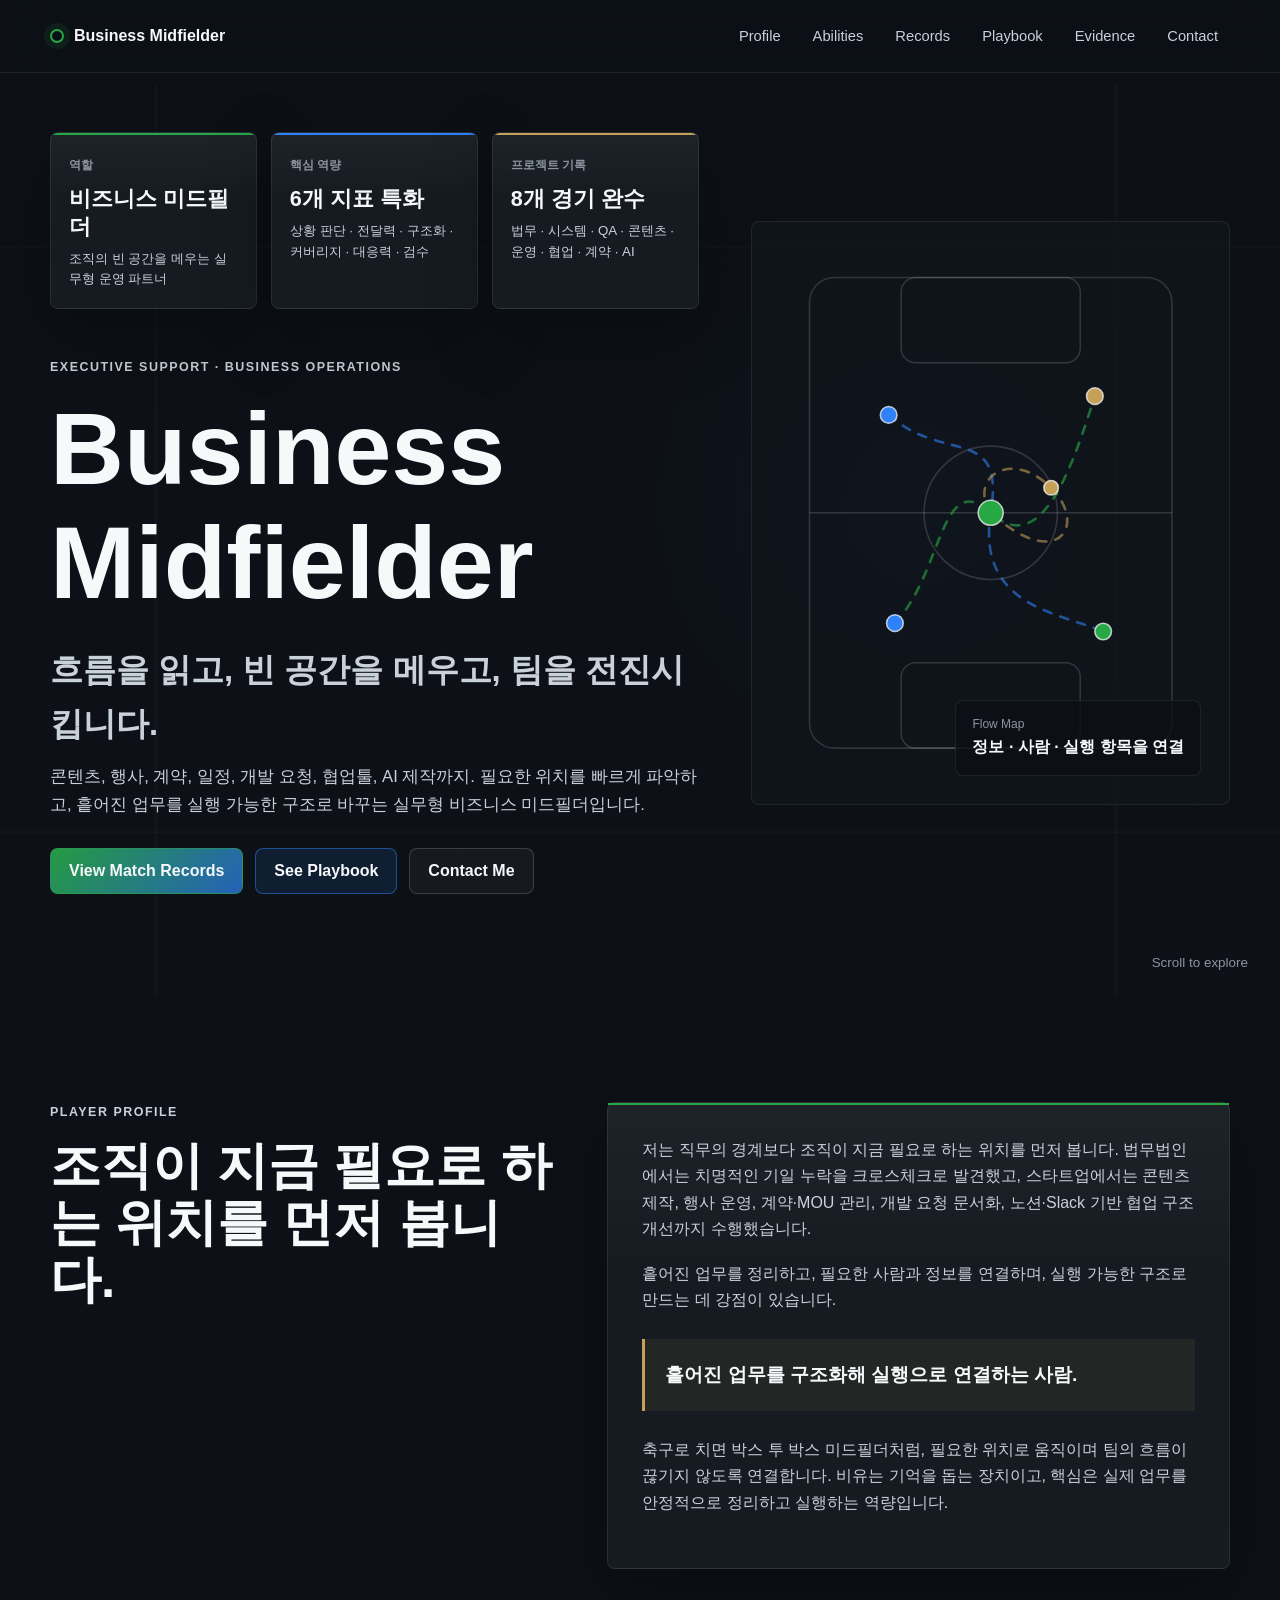
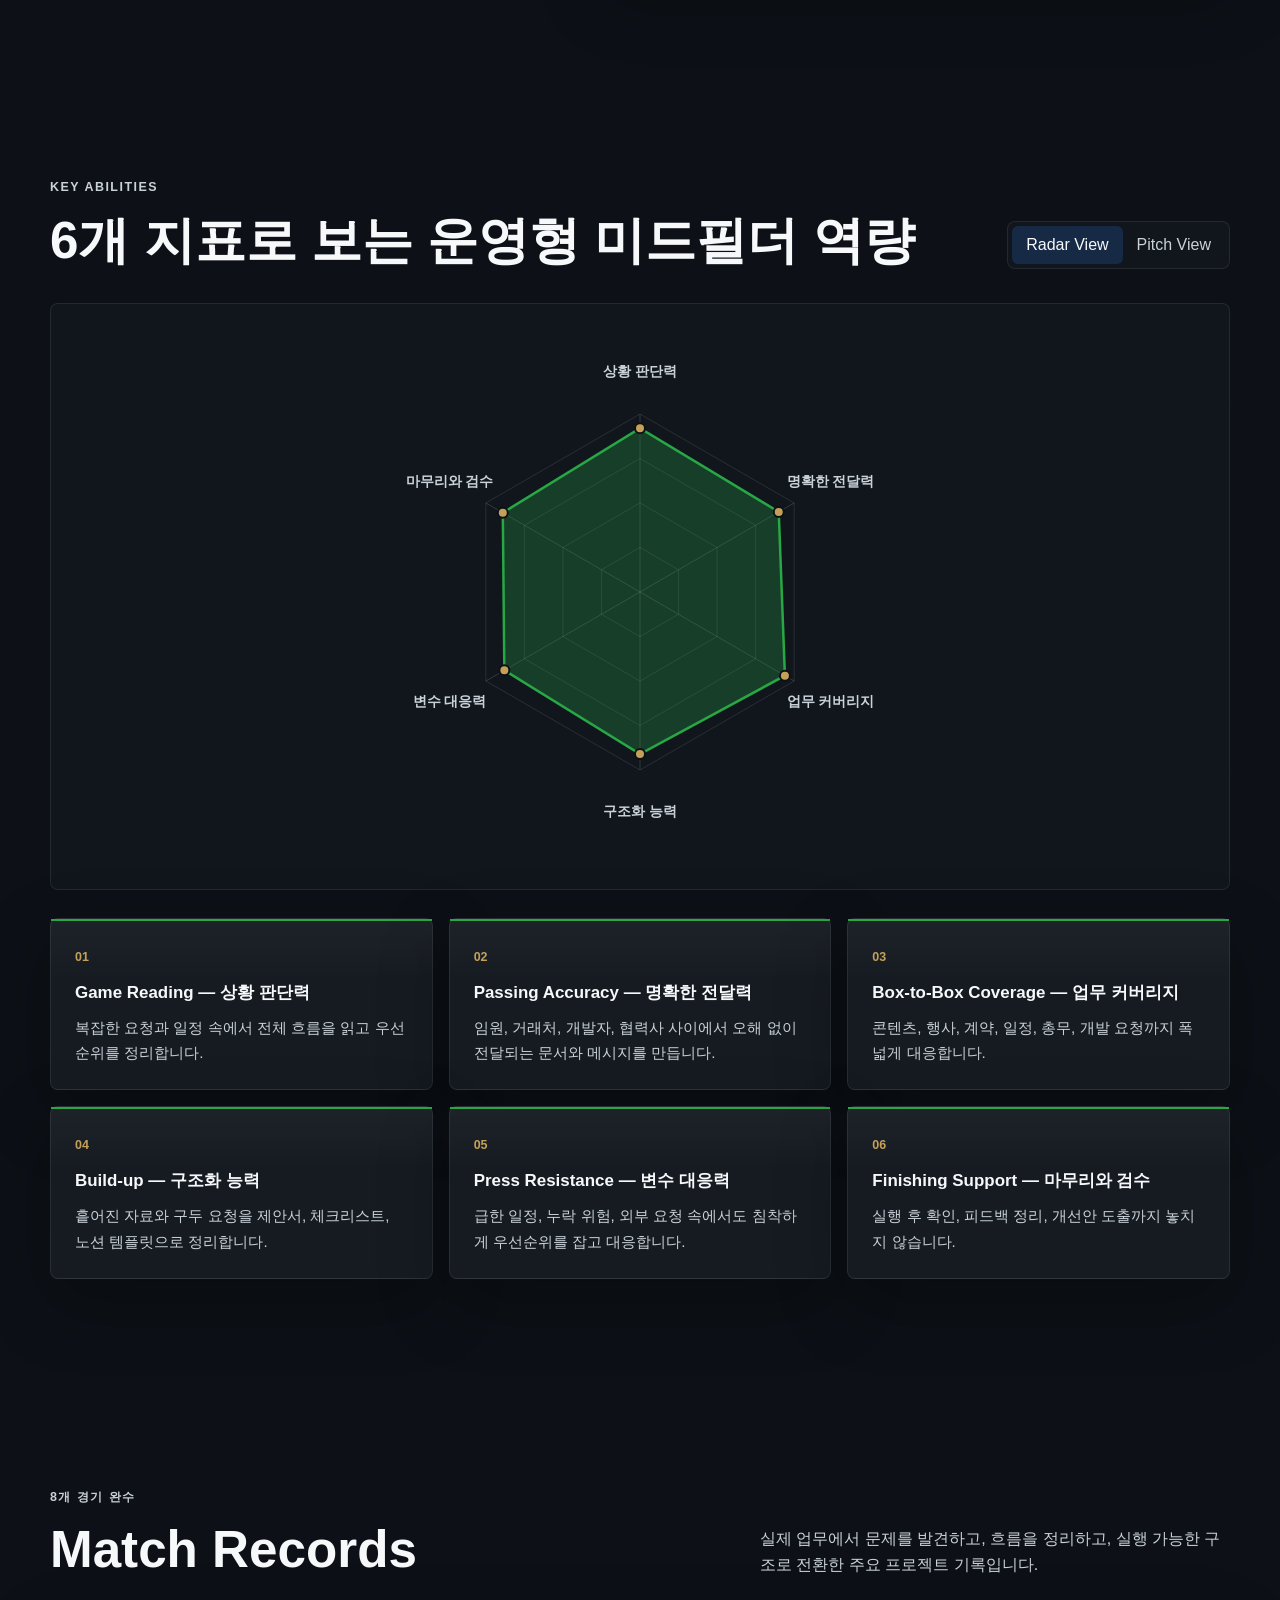
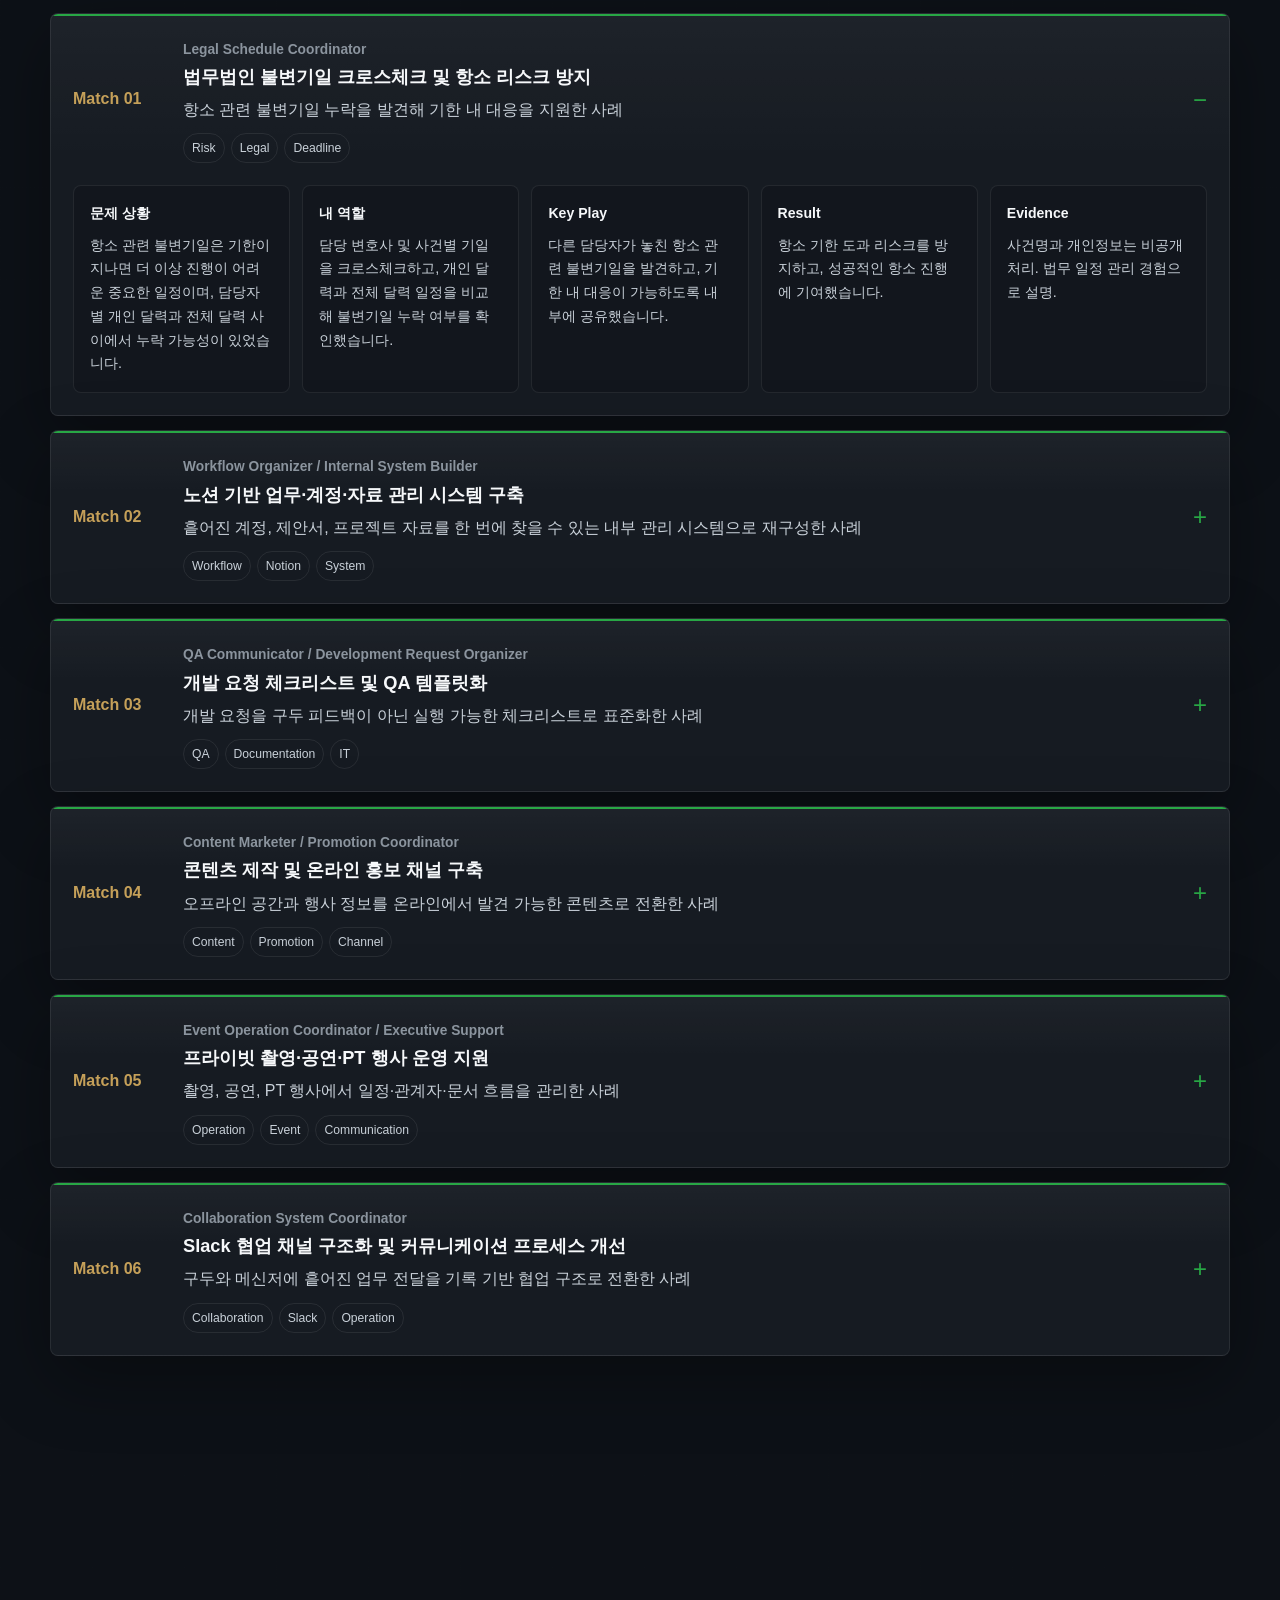
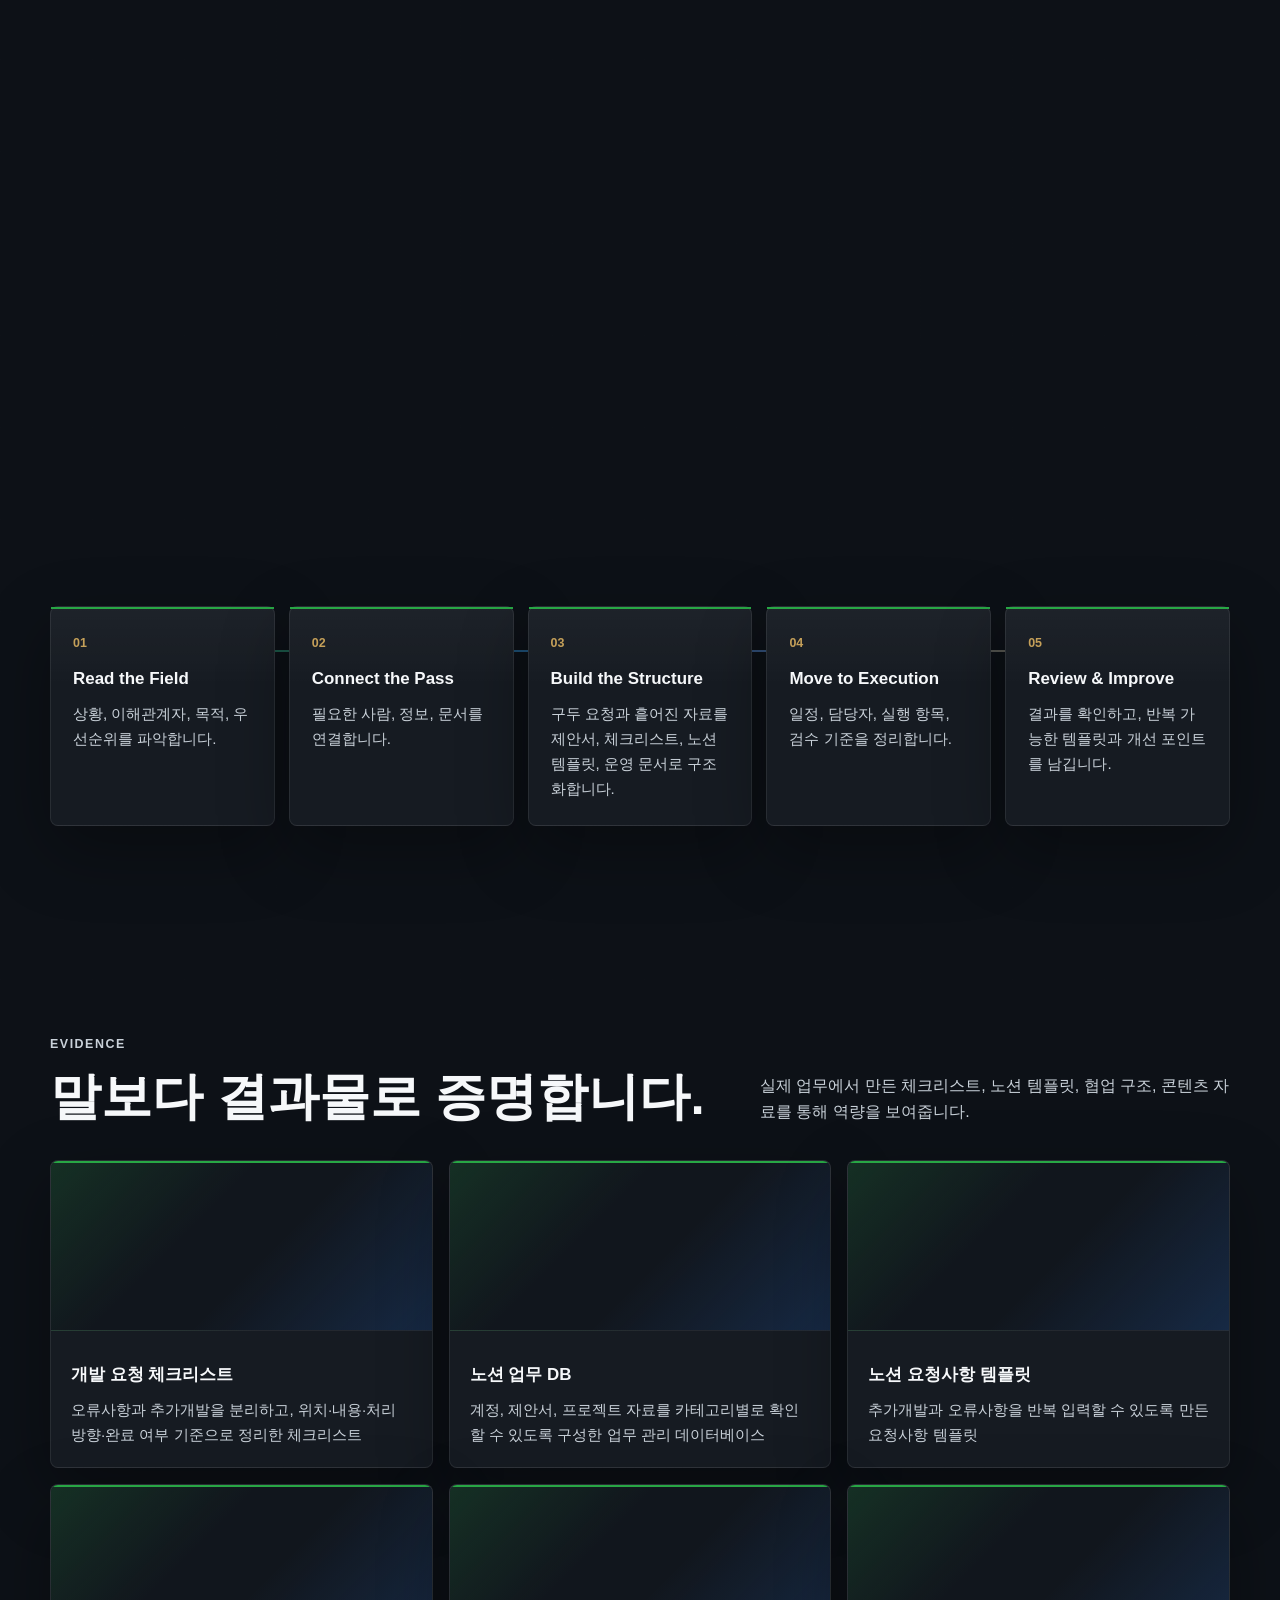
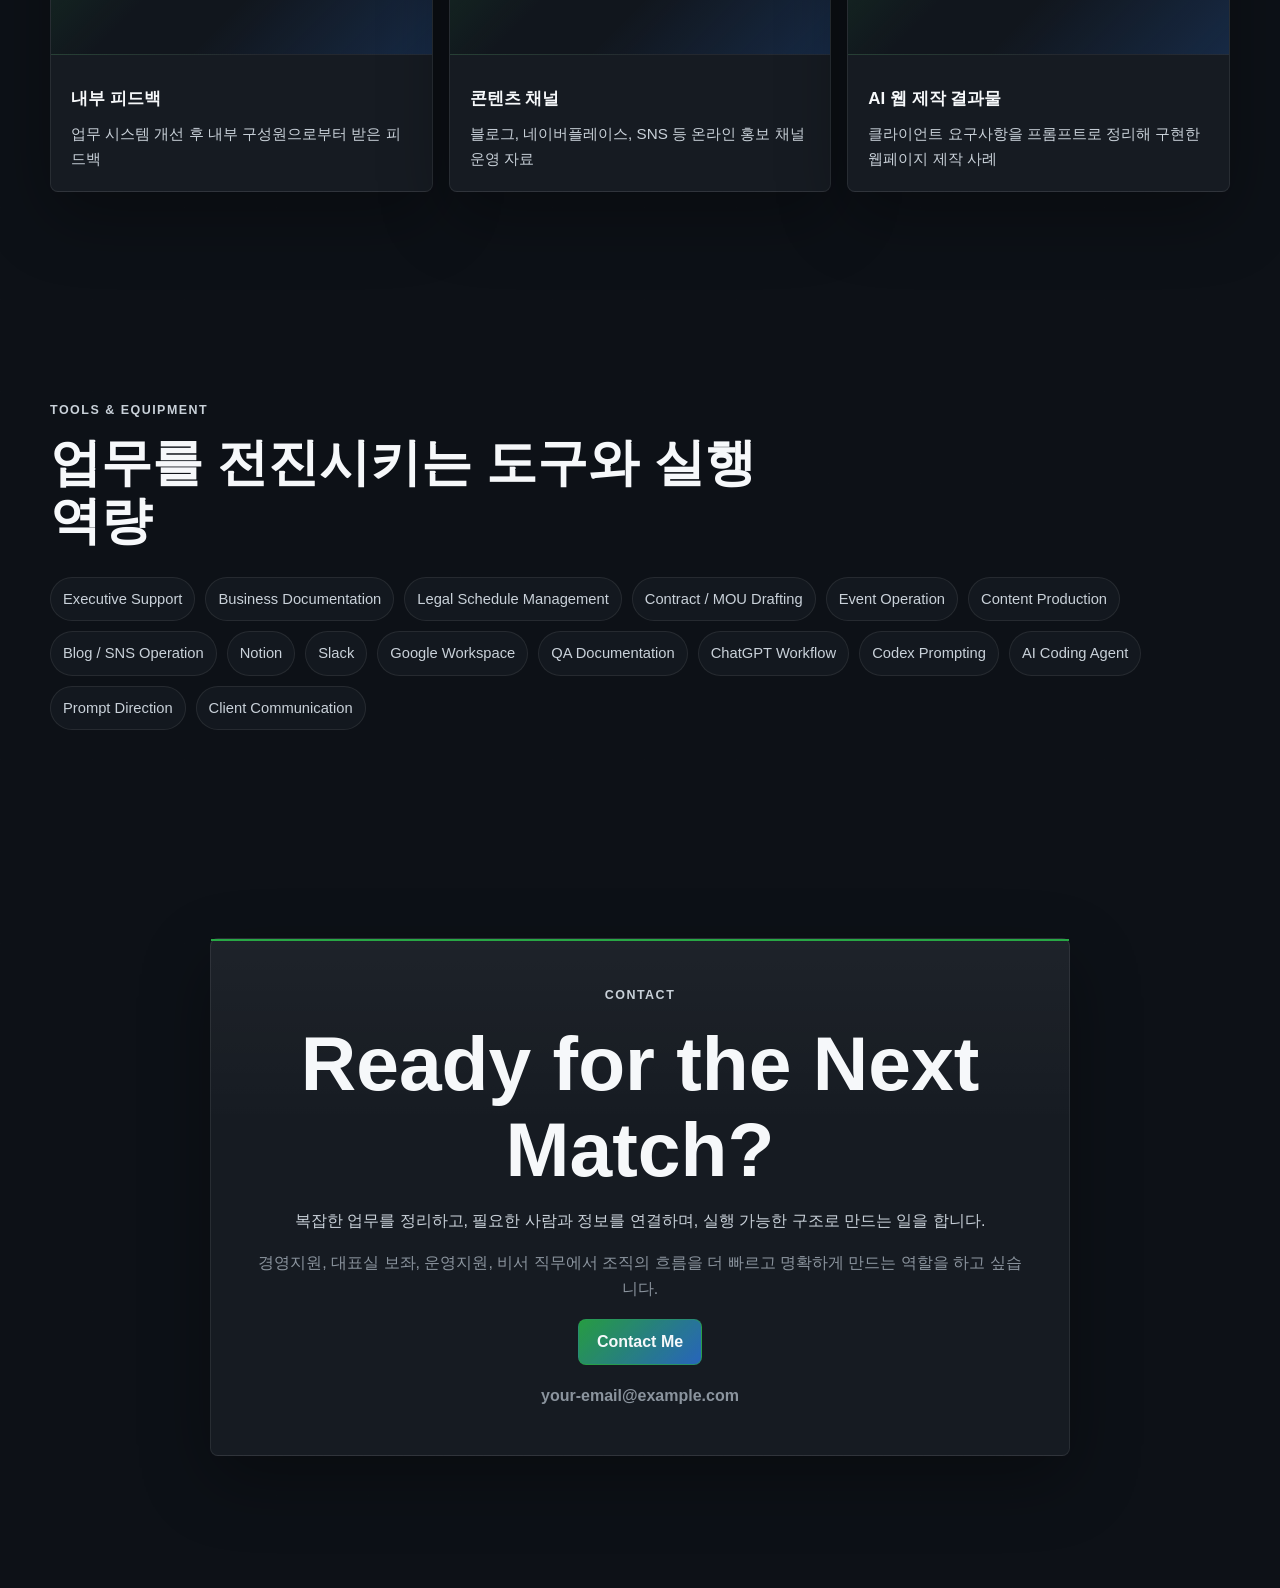
==== index.html @ 6232d9fb "Add files via upload" ====
<!DOCTYPE html>
<html lang="ko">
<head>
  <meta charset="UTF-8">
  <meta name="viewport" content="width=device-width, initial-scale=1.0">
  <title>Business Midfielder Portfolio</title>
  <meta name="description" content="경영지원, 대표실 보좌, 운영지원 포지션을 위한 Business Midfielder 포트폴리오">
  <link rel="stylesheet" href="style.css">
</head>
<body>
  <!-- Site Navigation -->
  <header class="site-header">
    <nav class="nav" aria-label="Primary navigation">
      <a class="brand" href="#hero" aria-label="Business Midfielder home">
        <span class="brand-mark"></span>
        <span>Business Midfielder</span>
      </a>
      <button class="nav-toggle" type="button" aria-label="메뉴 열기" aria-expanded="false">
        <span></span>
        <span></span>
        <span></span>
      </button>
      <div class="nav-links">
        <a href="#profile">Profile</a>
        <a href="#abilities">Abilities</a>
        <a href="#records">Records</a>
        <a href="#playbook">Playbook</a>
        <a href="#evidence">Evidence</a>
        <a href="#contact">Contact</a>
      </div>
    </nav>
  </header>

  <main>
    <!-- Hero Section -->
    <section class="hero section" id="hero">
      <div class="pitch-pattern" aria-hidden="true"></div>
      <div class="container hero-grid">
        <div class="hero-content reveal">
          <div class="kpi-row" aria-label="핵심 요약">
            <a class="kpi-card accent-green" href="#profile">
              <span>역할</span>
              <strong>비즈니스 미드필더</strong>
              <small>조직의 빈 공간을 메우는 실무형 운영 파트너</small>
            </a>
            <a class="kpi-card accent-blue" href="#abilities">
              <span>핵심 역량</span>
              <strong>6개 지표 특화</strong>
              <small>상황 판단 · 전달력 · 구조화 · 커버리지 · 대응력 · 검수</small>
            </a>
            <a class="kpi-card accent-gold" href="#records">
              <span>프로젝트 기록</span>
              <strong>8개 경기 완수</strong>
              <small>법무 · 시스템 · QA · 콘텐츠 · 운영 · 협업 · 계약 · AI</small>
            </a>
          </div>

          <p class="eyebrow">Executive Support · Business Operations</p>
          <h1>Business Midfielder</h1>
          <p class="hero-lead">흐름을 읽고, 빈 공간을 메우고, 팀을 전진시킵니다.</p>
          <p class="hero-copy">
            콘텐츠, 행사, 계약, 일정, 개발 요청, 협업툴, AI 제작까지.
            필요한 위치를 빠르게 파악하고, 흩어진 업무를 실행 가능한 구조로 바꾸는 실무형 비즈니스 미드필더입니다.
          </p>
          <div class="hero-actions">
            <a class="btn primary" href="#records">View Match Records</a>
            <a class="btn secondary" href="#playbook">See Playbook</a>
            <a class="btn ghost" href="#contact">Contact Me</a>
          </div>
        </div>

        <div class="tactical-board reveal" aria-label="업무 흐름 전술판">
          <svg viewBox="0 0 420 520" role="img" aria-labelledby="board-title board-desc">
            <title id="board-title">Business midfielder tactical board</title>
            <desc id="board-desc">업무 영역을 연결하는 전술판 형태의 라인 그래픽</desc>
            <rect class="pitch-frame" x="36" y="34" width="348" height="452" rx="24"></rect>
            <line class="pitch-line" x1="36" y1="260" x2="384" y2="260"></line>
            <circle class="pitch-line" cx="210" cy="260" r="64"></circle>
            <rect class="pitch-line" x="124" y="34" width="172" height="82" rx="14"></rect>
            <rect class="pitch-line" x="124" y="404" width="172" height="82" rx="14"></rect>
            <path class="route route-a" d="M118 366 C164 318, 162 216, 210 260 C260 306, 290 210, 310 148"></path>
            <path class="route route-b" d="M112 166 C166 214, 224 174, 210 260 C196 350, 276 356, 318 374"></path>
            <path class="route route-c" d="M210 260 C188 226, 230 198, 268 236 C304 272, 274 318, 210 260"></path>
            <g class="node-group">
              <circle class="node green" cx="210" cy="260" r="12"></circle>
              <circle class="node blue" cx="112" cy="166" r="8"></circle>
              <circle class="node gold" cx="310" cy="148" r="8"></circle>
              <circle class="node blue" cx="118" cy="366" r="8"></circle>
              <circle class="node green" cx="318" cy="374" r="8"></circle>
              <circle class="node gold" cx="268" cy="236" r="7"></circle>
            </g>
          </svg>
          <div class="board-note">
            <span>Flow Map</span>
            <strong>정보 · 사람 · 실행 항목을 연결</strong>
          </div>
        </div>
      </div>
      <a class="scroll-cue" href="#profile">Scroll to explore</a>
    </section>

    <!-- Player Profile Section -->
    <section class="section" id="profile">
      <div class="container two-column">
        <div class="section-heading reveal">
          <p class="eyebrow">Player Profile</p>
          <h2>조직이 지금 필요로 하는 위치를 먼저 봅니다.</h2>
        </div>
        <div class="profile-card reveal">
          <p>
            저는 직무의 경계보다 조직이 지금 필요로 하는 위치를 먼저 봅니다.
            법무법인에서는 치명적인 기일 누락을 크로스체크로 발견했고, 스타트업에서는 콘텐츠 제작, 행사 운영, 계약·MOU 관리, 개발 요청 문서화, 노션·Slack 기반 협업 구조 개선까지 수행했습니다.
          </p>
          <p>
            흩어진 업무를 정리하고, 필요한 사람과 정보를 연결하며, 실행 가능한 구조로 만드는 데 강점이 있습니다.
          </p>
          <blockquote>흩어진 업무를 구조화해 실행으로 연결하는 사람.</blockquote>
          <p>
            축구로 치면 박스 투 박스 미드필더처럼, 필요한 위치로 움직이며 팀의 흐름이 끊기지 않도록 연결합니다.
            비유는 기억을 돕는 장치이고, 핵심은 실제 업무를 안정적으로 정리하고 실행하는 역량입니다.
          </p>
        </div>
      </div>
    </section>

    <!-- Key Abilities Section -->
    <section class="section" id="abilities">
      <div class="container">
        <div class="section-top reveal">
          <div>
            <p class="eyebrow">Key Abilities</p>
            <h2>6개 지표로 보는 운영형 미드필더 역량</h2>
          </div>
          <div class="view-toggle" role="tablist" aria-label="능력치 보기 방식">
            <button class="toggle-btn active" type="button" data-view="radar" role="tab" aria-selected="true">Radar View</button>
            <button class="toggle-btn" type="button" data-view="pitch" role="tab" aria-selected="false">Pitch View</button>
          </div>
        </div>

        <div class="ability-visual reveal">
          <div class="view-panel active" id="radar-view">
            <div class="radar-wrap">
              <svg id="radar-chart" viewBox="0 0 520 520" aria-label="6개 핵심 역량 레이더 차트"></svg>
            </div>
          </div>
          <div class="view-panel" id="pitch-view">
            <div class="mini-pitch" aria-label="업무 커버리지 미니맵">
              <span class="pitch-badge executive">대표실 / 경영진 보좌</span>
              <span class="pitch-badge operation">운영 / 총무</span>
              <span class="pitch-badge docs">문서화 / 계약</span>
              <span class="pitch-badge content">마케팅 / 콘텐츠</span>
              <span class="pitch-badge qa">개발 협업 / QA</span>
              <span class="pitch-badge ai">시스템화 / AI 활용</span>
              <span class="midfielder-dot">BM</span>
            </div>
          </div>
        </div>

        <div class="ability-grid">
          <article class="info-card reveal">
            <span>01</span>
            <h3>Game Reading — 상황 판단력</h3>
            <p>복잡한 요청과 일정 속에서 전체 흐름을 읽고 우선순위를 정리합니다.</p>
          </article>
          <article class="info-card reveal">
            <span>02</span>
            <h3>Passing Accuracy — 명확한 전달력</h3>
            <p>임원, 거래처, 개발자, 협력사 사이에서 오해 없이 전달되는 문서와 메시지를 만듭니다.</p>
          </article>
          <article class="info-card reveal">
            <span>03</span>
            <h3>Box-to-Box Coverage — 업무 커버리지</h3>
            <p>콘텐츠, 행사, 계약, 일정, 총무, 개발 요청까지 폭넓게 대응합니다.</p>
          </article>
          <article class="info-card reveal">
            <span>04</span>
            <h3>Build-up — 구조화 능력</h3>
            <p>흩어진 자료와 구두 요청을 제안서, 체크리스트, 노션 템플릿으로 정리합니다.</p>
          </article>
          <article class="info-card reveal">
            <span>05</span>
            <h3>Press Resistance — 변수 대응력</h3>
            <p>급한 일정, 누락 위험, 외부 요청 속에서도 침착하게 우선순위를 잡고 대응합니다.</p>
          </article>
          <article class="info-card reveal">
            <span>06</span>
            <h3>Finishing Support — 마무리와 검수</h3>
            <p>실행 후 확인, 피드백 정리, 개선안 도출까지 놓치지 않습니다.</p>
          </article>
        </div>
      </div>
    </section>

    <!-- Match Records Section -->
    <section class="section" id="records">
      <div class="container">
        <div class="section-top reveal">
          <div>
            <p class="eyebrow">8개 경기 완수</p>
            <h2>Match Records</h2>
          </div>
          <p class="section-summary">실제 업무에서 문제를 발견하고, 흐름을 정리하고, 실행 가능한 구조로 전환한 주요 프로젝트 기록입니다.</p>
        </div>
        <div class="records-list" id="records-list"></div>
      </div>
    </section>

    <!-- Playbook Section -->
    <section class="section" id="playbook">
      <div class="container">
        <div class="section-heading centered reveal">
          <p class="eyebrow">My Playbook</p>
          <h2>흐름을 읽고 구조를 만든 뒤 실행으로 연결합니다.</h2>
          <p>제가 업무를 처리하는 방식은 단순히 일을 받아서 처리하는 것이 아니라, 흐름을 읽고 구조를 만든 뒤 실행 가능하도록 연결하는 과정입니다.</p>
        </div>
        <div class="playbook-line reveal" aria-label="5단계 업무 프로세스">
          <article class="step-card">
            <span>01</span>
            <h3>Read the Field</h3>
            <p>상황, 이해관계자, 목적, 우선순위를 파악합니다.</p>
          </article>
          <article class="step-card">
            <span>02</span>
            <h3>Connect the Pass</h3>
            <p>필요한 사람, 정보, 문서를 연결합니다.</p>
          </article>
          <article class="step-card">
            <span>03</span>
            <h3>Build the Structure</h3>
            <p>구두 요청과 흩어진 자료를 제안서, 체크리스트, 노션 템플릿, 운영 문서로 구조화합니다.</p>
          </article>
          <article class="step-card">
            <span>04</span>
            <h3>Move to Execution</h3>
            <p>일정, 담당자, 실행 항목, 검수 기준을 정리합니다.</p>
          </article>
          <article class="step-card">
            <span>05</span>
            <h3>Review & Improve</h3>
            <p>결과를 확인하고, 반복 가능한 템플릿과 개선 포인트를 남깁니다.</p>
          </article>
        </div>
      </div>
    </section>

    <!-- Evidence Section -->
    <section class="section" id="evidence">
      <div class="container">
        <div class="section-top reveal">
          <div>
            <p class="eyebrow">Evidence</p>
            <h2>말보다 결과물로 증명합니다.</h2>
          </div>
          <p class="section-summary">실제 업무에서 만든 체크리스트, 노션 템플릿, 협업 구조, 콘텐츠 자료를 통해 역량을 보여줍니다.</p>
        </div>
        <div class="evidence-grid" id="evidence-grid"></div>
      </div>
    </section>

    <!-- Tools & Equipment Section -->
    <section class="section" id="tools">
      <div class="container">
        <div class="section-heading reveal">
          <p class="eyebrow">Tools & Equipment</p>
          <h2>업무를 전진시키는 도구와 실행 역량</h2>
        </div>
        <div class="tool-cloud reveal" aria-label="도구와 역량 태그">
          <span>Executive Support</span>
          <span>Business Documentation</span>
          <span>Legal Schedule Management</span>
          <span>Contract / MOU Drafting</span>
          <span>Event Operation</span>
          <span>Content Production</span>
          <span>Blog / SNS Operation</span>
          <span>Notion</span>
          <span>Slack</span>
          <span>Google Workspace</span>
          <span>QA Documentation</span>
          <span>ChatGPT Workflow</span>
          <span>Codex Prompting</span>
          <span>AI Coding Agent</span>
          <span>Prompt Direction</span>
          <span>Client Communication</span>
        </div>
      </div>
    </section>

    <!-- Contact Section -->
    <section class="section contact-section" id="contact">
      <div class="container contact-card reveal">
        <p class="eyebrow">Contact</p>
        <h2>Ready for the Next Match?</h2>
        <p>복잡한 업무를 정리하고, 필요한 사람과 정보를 연결하며, 실행 가능한 구조로 만드는 일을 합니다.</p>
        <p class="muted">경영지원, 대표실 보좌, 운영지원, 비서 직무에서 조직의 흐름을 더 빠르고 명확하게 만드는 역할을 하고 싶습니다.</p>
        <a class="btn primary" href="mailto:your-email@example.com">Contact Me</a>
        <div class="email-placeholder">your-email@example.com</div>
      </div>
    </section>
  </main>

  <!-- Evidence Modal -->
  <div class="modal" id="evidence-modal" aria-hidden="true" role="dialog" aria-modal="true" aria-labelledby="modal-title">
    <div class="modal-backdrop" data-close-modal></div>
    <div class="modal-panel">
      <button class="modal-close" type="button" aria-label="모달 닫기" data-close-modal>&times;</button>
      <div class="modal-image" id="modal-image"></div>
      <h3 id="modal-title"></h3>
      <p id="modal-desc"></p>
    </div>
  </div>

  <script src="script.js"></script>
</body>
</html>
---- style.css ----
/* Base tokens */
:root {
  --bg: #0D1117;
  --card: #161B22;
  --panel: #11161D;
  --green: #28A745;
  --blue: #2F81F7;
  --gold: #C5A059;
  --text: #F6F8FA;
  --subtext: #C9D1D9;
  --muted: #8B949E;
  --border: rgba(255,255,255,0.08);
  --border-strong: rgba(255,255,255,0.16);
  --shadow: 0 24px 70px rgba(0, 0, 0, 0.32);
  --radius: 8px;
  --max: 1180px;
}

* {
  box-sizing: border-box;
}

html {
  scroll-behavior: smooth;
}

body {
  margin: 0;
  color: var(--text);
  background:
    linear-gradient(rgba(13, 17, 23, 0.92), rgba(13, 17, 23, 0.97)),
    repeating-linear-gradient(90deg, rgba(255,255,255,0.025) 0 1px, transparent 1px 92px),
    repeating-linear-gradient(0deg, rgba(255,255,255,0.018) 0 1px, transparent 1px 92px),
    var(--bg);
  font-family: "Pretendard", "Noto Sans KR", "Apple SD Gothic Neo", "Segoe UI", Arial, sans-serif;
  line-height: 1.65;
  letter-spacing: 0;
}

a {
  color: inherit;
  text-decoration: none;
}

button {
  font: inherit;
}

/* Layout */
.container {
  width: min(var(--max), calc(100% - 40px));
  margin: 0 auto;
}

.section {
  position: relative;
  padding: 104px 0;
  overflow: hidden;
}

.section h2,
.hero h1 {
  margin: 0;
  letter-spacing: 0;
  line-height: 1.12;
}

.section h2 {
  font-size: clamp(2rem, 4vw, 3.6rem);
}

.section p {
  color: var(--subtext);
}

.eyebrow {
  margin: 0 0 14px;
  color: var(--gold);
  font-size: 0.78rem;
  font-weight: 800;
  letter-spacing: 0.12em;
  text-transform: uppercase;
}

.section-heading {
  max-width: 740px;
}

.section-heading.centered {
  margin: 0 auto 48px;
  text-align: center;
}

.section-top {
  display: flex;
  justify-content: space-between;
  gap: 32px;
  align-items: end;
  margin-bottom: 34px;
}

.section-summary {
  max-width: 470px;
  margin: 0;
}

.two-column {
  display: grid;
  grid-template-columns: 0.9fr 1.1fr;
  gap: 48px;
  align-items: start;
}

/* Navigation */
.site-header {
  position: fixed;
  top: 0;
  left: 0;
  z-index: 100;
  width: 100%;
  border-bottom: 1px solid var(--border);
  background: rgba(13, 17, 23, 0.76);
  backdrop-filter: blur(18px);
}

.nav {
  width: min(var(--max), calc(100% - 40px));
  height: 72px;
  margin: 0 auto;
  display: flex;
  align-items: center;
  justify-content: space-between;
}

.brand {
  display: inline-flex;
  align-items: center;
  gap: 10px;
  font-weight: 900;
}

.brand-mark {
  width: 14px;
  height: 14px;
  border: 2px solid var(--green);
  border-radius: 50%;
  box-shadow: 0 0 0 6px rgba(40, 167, 69, 0.1);
}

.nav-links {
  display: flex;
  align-items: center;
  gap: 8px;
}

.nav-links a {
  padding: 10px 12px;
  color: var(--subtext);
  font-size: 0.92rem;
  border-radius: var(--radius);
  transition: color 0.25s ease, background 0.25s ease;
}

.nav-links a:hover {
  color: var(--text);
  background: rgba(255,255,255,0.06);
}

.nav-toggle {
  display: none;
  width: 42px;
  height: 42px;
  border: 1px solid var(--border);
  border-radius: var(--radius);
  background: var(--panel);
  cursor: pointer;
}

.nav-toggle span {
  display: block;
  width: 18px;
  height: 2px;
  margin: 5px auto;
  background: var(--text);
}

/* Hero */
.hero {
  min-height: 100vh;
  padding-top: 132px;
  display: flex;
  align-items: center;
}

.pitch-pattern {
  position: absolute;
  inset: 84px 0 0;
  opacity: 0.42;
  pointer-events: none;
  background:
    radial-gradient(circle at 72% 46%, rgba(47,129,247,0.13), transparent 27%),
    linear-gradient(90deg, transparent 12%, rgba(255,255,255,0.06) 12.1%, transparent 12.4%, transparent 87%, rgba(255,255,255,0.06) 87.1%, transparent 87.4%),
    linear-gradient(0deg, transparent 18%, rgba(255,255,255,0.05) 18.1%, transparent 18.4%, transparent 82%, rgba(255,255,255,0.05) 82.1%, transparent 82.4%);
}

.hero-grid {
  position: relative;
  display: grid;
  grid-template-columns: minmax(0, 1.15fr) minmax(320px, 0.85fr);
  gap: 52px;
  align-items: center;
}

.kpi-row {
  display: grid;
  grid-template-columns: repeat(3, 1fr);
  gap: 14px;
  margin-bottom: 48px;
}

.kpi-card,
.info-card,
.profile-card,
.record-item,
.step-card,
.evidence-card,
.contact-card {
  position: relative;
  border: 1px solid var(--border);
  border-radius: var(--radius);
  background: linear-gradient(180deg, rgba(255,255,255,0.035), transparent 36%), var(--card);
  box-shadow: var(--shadow);
  transition: transform 0.28s ease, border-color 0.28s ease, background 0.28s ease;
}

.kpi-card {
  display: block;
  min-height: 150px;
  padding: 18px;
  overflow: hidden;
}

.kpi-card::before,
.info-card::before,
.record-item::before,
.step-card::before,
.evidence-card::before,
.profile-card::before,
.contact-card::before {
  content: "";
  position: absolute;
  top: 0;
  left: 0;
  width: 100%;
  height: 2px;
  background: var(--green);
}

.accent-blue::before {
  background: var(--blue);
}

.accent-gold::before {
  background: var(--gold);
}

.kpi-card span {
  color: var(--muted);
  font-size: 0.78rem;
  font-weight: 800;
}

.kpi-card strong {
  display: block;
  margin: 8px 0;
  font-size: clamp(1.06rem, 1.7vw, 1.35rem);
  line-height: 1.28;
}

.kpi-card small {
  display: block;
  color: var(--subtext);
  line-height: 1.55;
}

.kpi-card:hover,
.info-card:hover,
.record-item:hover,
.step-card:hover,
.evidence-card:hover {
  transform: translateY(-4px);
  border-color: rgba(40, 167, 69, 0.38);
  background: linear-gradient(180deg, rgba(255,255,255,0.06), transparent 42%), var(--card);
}

.hero h1 {
  font-size: clamp(3.2rem, 8vw, 7.4rem);
  max-width: 820px;
}

.hero-lead {
  margin: 22px 0 12px;
  color: var(--text);
  font-size: clamp(1.35rem, 2.6vw, 2.05rem);
  font-weight: 800;
}

.hero-copy {
  max-width: 720px;
  margin: 0;
  font-size: 1.04rem;
}

.hero-actions {
  display: flex;
  flex-wrap: wrap;
  gap: 12px;
  margin-top: 30px;
}

.btn {
  display: inline-flex;
  align-items: center;
  justify-content: center;
  min-height: 46px;
  padding: 0 18px;
  border: 1px solid var(--border-strong);
  border-radius: var(--radius);
  color: var(--text);
  font-weight: 800;
  transition: transform 0.25s ease, border-color 0.25s ease, background 0.25s ease;
}

.btn:hover {
  transform: translateY(-2px);
}

.btn.primary {
  border-color: rgba(40, 167, 69, 0.55);
  background: linear-gradient(135deg, rgba(40,167,69,0.92), rgba(47,129,247,0.72));
}

.btn.secondary {
  border-color: rgba(47,129,247,0.5);
  background: rgba(47,129,247,0.12);
}

.btn.ghost {
  background: rgba(255,255,255,0.04);
}

.tactical-board {
  position: relative;
  padding: 20px;
  border: 1px solid var(--border);
  border-radius: var(--radius);
  background: rgba(17, 22, 29, 0.72);
}

.tactical-board svg {
  display: block;
  width: 100%;
  max-height: 590px;
}

.pitch-frame,
.pitch-line {
  fill: none;
  stroke: rgba(246, 248, 250, 0.15);
  stroke-width: 1.5;
}

.route {
  fill: none;
  stroke-width: 2.5;
  stroke-linecap: round;
  stroke-dasharray: 8 9;
}

.route-a {
  stroke: rgba(40, 167, 69, 0.62);
}

.route-b {
  stroke: rgba(47, 129, 247, 0.58);
}

.route-c {
  stroke: rgba(197, 160, 89, 0.58);
}

.node {
  stroke: rgba(255,255,255,0.7);
  stroke-width: 1.5;
}

.node.green {
  fill: var(--green);
}

.node.blue {
  fill: var(--blue);
}

.node.gold {
  fill: var(--gold);
}

.board-note {
  position: absolute;
  right: 28px;
  bottom: 28px;
  padding: 14px 16px;
  border: 1px solid var(--border);
  border-radius: var(--radius);
  background: rgba(13, 17, 23, 0.82);
}

.board-note span {
  display: block;
  color: var(--muted);
  font-size: 0.75rem;
}

.scroll-cue {
  position: absolute;
  right: 32px;
  bottom: 24px;
  color: var(--muted);
  font-size: 0.84rem;
}

/* Profile */
.profile-card {
  padding: 34px;
}

.profile-card p {
  margin: 0 0 18px;
}

.profile-card blockquote {
  margin: 26px 0;
  padding: 20px;
  border-left: 3px solid var(--gold);
  background: rgba(197, 160, 89, 0.08);
  color: var(--text);
  font-size: 1.2rem;
  font-weight: 900;
}

/* Abilities */
.view-toggle {
  display: inline-flex;
  padding: 4px;
  border: 1px solid var(--border);
  border-radius: var(--radius);
  background: var(--panel);
}

.toggle-btn {
  min-height: 38px;
  padding: 0 14px;
  border: 0;
  border-radius: 6px;
  color: var(--subtext);
  background: transparent;
  cursor: pointer;
}

.toggle-btn.active {
  color: var(--text);
  background: rgba(47, 129, 247, 0.18);
}

.ability-visual {
  margin-bottom: 28px;
  border: 1px solid var(--border);
  border-radius: var(--radius);
  background: var(--panel);
}

.view-panel {
  display: none;
  min-height: 420px;
  padding: 28px;
}

.view-panel.active {
  display: grid;
  place-items: center;
}

.radar-wrap {
  width: min(520px, 100%);
}

#radar-chart text {
  fill: var(--subtext);
  font-size: 14px;
  font-weight: 700;
}

.radar-grid {
  fill: none;
  stroke: rgba(255,255,255,0.1);
  stroke-width: 1;
}

.radar-axis {
  stroke: rgba(255,255,255,0.14);
}

.radar-shape {
  fill: rgba(40, 167, 69, 0.28);
  stroke: var(--green);
  stroke-width: 2.5;
}

.radar-point {
  fill: var(--gold);
  stroke: var(--bg);
  stroke-width: 2;
}

.mini-pitch {
  position: relative;
  width: min(760px, 100%);
  aspect-ratio: 16 / 9;
  border: 1px solid rgba(246, 248, 250, 0.16);
  border-radius: var(--radius);
  background:
    linear-gradient(90deg, transparent 49.8%, rgba(255,255,255,0.13) 50%, transparent 50.2%),
    radial-gradient(circle at center, transparent 0 18%, rgba(255,255,255,0.14) 18.2% 18.8%, transparent 19%),
    var(--panel);
  overflow: hidden;
}

.mini-pitch::before,
.mini-pitch::after {
  content: "";
  position: absolute;
  top: 24%;
  width: 16%;
  height: 52%;
  border: 1px solid rgba(255,255,255,0.12);
}

.mini-pitch::before {
  left: 0;
  border-left: 0;
}

.mini-pitch::after {
  right: 0;
  border-right: 0;
}

.pitch-badge,
.midfielder-dot {
  position: absolute;
  z-index: 2;
  display: inline-flex;
  align-items: center;
  justify-content: center;
  min-height: 34px;
  padding: 7px 11px;
  border: 1px solid rgba(40, 167, 69, 0.38);
  border-radius: 999px;
  color: var(--text);
  background: rgba(13, 17, 23, 0.84);
  font-size: 0.82rem;
  font-weight: 800;
  white-space: nowrap;
}

.mini-pitch::before {
  box-shadow:
    270px 82px 0 -95px rgba(47,129,247,0.18),
    330px 210px 0 -92px rgba(40,167,69,0.2);
}

.midfielder-dot {
  left: 50%;
  top: 50%;
  width: 54px;
  height: 54px;
  transform: translate(-50%, -50%);
  border-color: rgba(197, 160, 89, 0.75);
  color: var(--gold);
}

.executive { left: 11%; top: 18%; }
.operation { left: 13%; bottom: 20%; }
.docs { left: 41%; top: 14%; }
.content { right: 12%; top: 22%; }
.qa { right: 16%; bottom: 18%; }
.ai { left: 39%; bottom: 13%; }

.ability-grid {
  display: grid;
  grid-template-columns: repeat(3, 1fr);
  gap: 16px;
}

.info-card {
  padding: 24px;
}

.info-card span,
.step-card span {
  color: var(--gold);
  font-size: 0.78rem;
  font-weight: 900;
}

.info-card h3,
.step-card h3,
.evidence-card h3 {
  margin: 10px 0 8px;
  font-size: 1.06rem;
}

.info-card p,
.step-card p,
.evidence-card p {
  margin: 0;
  font-size: 0.95rem;
}

/* Match records */
.records-list {
  display: grid;
  gap: 14px;
}

.record-item {
  overflow: hidden;
}

.record-button {
  width: 100%;
  padding: 22px;
  border: 0;
  color: inherit;
  background: transparent;
  text-align: left;
  cursor: pointer;
}

.record-summary {
  display: grid;
  grid-template-columns: 92px 1fr 32px;
  gap: 18px;
  align-items: center;
}

.match-no {
  color: var(--gold);
  font-weight: 900;
}

.record-summary h3 {
  margin: 0 0 5px;
  font-size: 1.14rem;
}

.record-summary p {
  margin: 0;
}

.position {
  color: var(--muted);
  font-size: 0.86rem;
  font-weight: 800;
}

.tags {
  display: flex;
  flex-wrap: wrap;
  gap: 6px;
  margin-top: 10px;
}

.tags span {
  padding: 4px 8px;
  border: 1px solid var(--border);
  border-radius: 999px;
  color: var(--subtext);
  font-size: 0.76rem;
}

.record-icon {
  justify-self: end;
  color: var(--green);
  font-size: 1.5rem;
}

.record-detail {
  max-height: 0;
  overflow: hidden;
  transition: max-height 0.35s ease;
}

.record-item.open .record-detail {
  max-height: 900px;
}

.detail-grid {
  display: grid;
  grid-template-columns: repeat(5, 1fr);
  gap: 12px;
  padding: 0 22px 22px;
}

.detail-box {
  padding: 16px;
  border: 1px solid var(--border);
  border-radius: var(--radius);
  background: rgba(17, 22, 29, 0.72);
}

.detail-box strong {
  display: block;
  margin-bottom: 8px;
  color: var(--text);
  font-size: 0.88rem;
}

.detail-box p {
  margin: 0;
  font-size: 0.9rem;
}

/* Playbook */
.playbook-line {
  position: relative;
  display: grid;
  grid-template-columns: repeat(5, 1fr);
  gap: 14px;
}

.playbook-line::before {
  content: "";
  position: absolute;
  top: 44px;
  left: 7%;
  right: 7%;
  height: 2px;
  background: linear-gradient(90deg, var(--green), var(--blue), var(--gold));
  opacity: 0.55;
}

.step-card {
  padding: 22px;
  min-height: 220px;
}

/* Evidence */
.evidence-grid {
  display: grid;
  grid-template-columns: repeat(3, 1fr);
  gap: 16px;
}

.evidence-card {
  padding: 0;
  overflow: hidden;
  cursor: pointer;
}

.thumb {
  display: grid;
  place-items: center;
  min-height: 170px;
  background:
    linear-gradient(135deg, rgba(40,167,69,0.18), transparent 38%),
    linear-gradient(315deg, rgba(47,129,247,0.18), transparent 44%),
    var(--panel);
  border-bottom: 1px solid var(--border);
}

.thumb img {
  width: 100%;
  height: 190px;
  object-fit: cover;
}

.thumb-fallback {
  color: var(--muted);
  font-size: 0.9rem;
  font-weight: 800;
}

.evidence-body {
  padding: 20px;
}

/* Tools */
.tool-cloud {
  display: flex;
  flex-wrap: wrap;
  gap: 10px;
  margin-top: 28px;
}

.tool-cloud span {
  padding: 9px 12px;
  border: 1px solid var(--border);
  border-radius: 999px;
  color: var(--subtext);
  background: rgba(22, 27, 34, 0.74);
  font-size: 0.92rem;
  transition: color 0.25s ease, border-color 0.25s ease, background 0.25s ease;
}

.tool-cloud span:hover {
  color: var(--text);
  border-color: rgba(40,167,69,0.5);
  background: rgba(40,167,69,0.12);
}

/* Contact */
.contact-section {
  padding-bottom: 132px;
}

.contact-card {
  max-width: 860px;
  padding: 46px;
  text-align: center;
}

.contact-card h2 {
  font-size: clamp(2.4rem, 6vw, 5rem);
}

.contact-card .muted,
.email-placeholder {
  color: var(--muted);
}

.email-placeholder {
  margin-top: 18px;
  font-weight: 800;
}

/* Modal */
.modal {
  position: fixed;
  inset: 0;
  z-index: 200;
  display: none;
  place-items: center;
  padding: 20px;
}

.modal.open {
  display: grid;
}

.modal-backdrop {
  position: absolute;
  inset: 0;
  background: rgba(0,0,0,0.72);
  backdrop-filter: blur(8px);
}

.modal-panel {
  position: relative;
  z-index: 1;
  width: min(760px, 100%);
  padding: 24px;
  border: 1px solid var(--border-strong);
  border-radius: var(--radius);
  background: var(--card);
  box-shadow: var(--shadow);
}

.modal-close {
  position: absolute;
  top: 12px;
  right: 12px;
  width: 38px;
  height: 38px;
  border: 1px solid var(--border);
  border-radius: var(--radius);
  color: var(--text);
  background: var(--panel);
  cursor: pointer;
  font-size: 1.5rem;
}

.modal-image {
  display: grid;
  place-items: center;
  min-height: 330px;
  margin-bottom: 20px;
  border: 1px solid var(--border);
  border-radius: var(--radius);
  background: var(--panel);
}

.modal-image img {
  width: 100%;
  max-height: 520px;
  object-fit: contain;
}

.modal-panel h3 {
  margin: 0 0 8px;
}

.modal-panel p {
  margin: 0;
  color: var(--subtext);
}

/* Motion */
.reveal {
  opacity: 0;
  transform: translateY(18px);
  transition: opacity 0.36s ease, transform 0.36s ease;
}

.reveal.visible {
  opacity: 1;
  transform: translateY(0);
}

/* Responsive */
@media (max-width: 1020px) {
  .hero-grid,
  .two-column {
    grid-template-columns: 1fr;
  }

  .kpi-row,
  .ability-grid,
  .evidence-grid {
    grid-template-columns: repeat(2, 1fr);
  }

  .detail-grid,
  .playbook-line {
    grid-template-columns: 1fr;
  }

  .playbook-line::before {
    display: none;
  }
}

@media (max-width: 760px) {
  .container,
  .nav {
    width: min(100% - 28px, var(--max));
  }

  .section {
    padding: 76px 0;
  }

  .hero {
    padding-top: 104px;
  }

  .nav-toggle {
    display: block;
  }

  .nav-links {
    position: absolute;
    top: 72px;
    left: 14px;
    right: 14px;
    display: none;
    flex-direction: column;
    align-items: stretch;
    padding: 12px;
    border: 1px solid var(--border);
    border-radius: var(--radius);
    background: rgba(13, 17, 23, 0.96);
  }

  .nav-links.open {
    display: flex;
  }

  .kpi-row,
  .ability-grid,
  .evidence-grid {
    grid-template-columns: 1fr;
  }

  .section-top {
    display: block;
  }

  .view-toggle {
    margin-top: 18px;
  }

  .record-summary {
    grid-template-columns: 1fr 28px;
  }

  .match-no {
    grid-column: 1 / -1;
  }

  .detail-grid {
    padding: 0 16px 16px;
  }

  .record-button {
    padding: 18px;
  }

  .pitch-badge {
    position: static;
    margin: 6px;
    white-space: normal;
  }

  .mini-pitch {
    display: flex;
    flex-wrap: wrap;
    align-content: center;
    justify-content: center;
    gap: 4px;
    min-height: 360px;
    aspect-ratio: auto;
    padding: 80px 14px;
  }

  .midfielder-dot {
    top: 18px;
    transform: translateX(-50%);
  }

  .contact-card {
    padding: 32px 20px;
  }

  .scroll-cue {
    display: none;
  }
}

@media (prefers-reduced-motion: reduce) {
  html {
    scroll-behavior: auto;
  }

  *,
  *::before,
  *::after {
    transition-duration: 0.01ms !important;
    animation-duration: 0.01ms !important;
  }
}
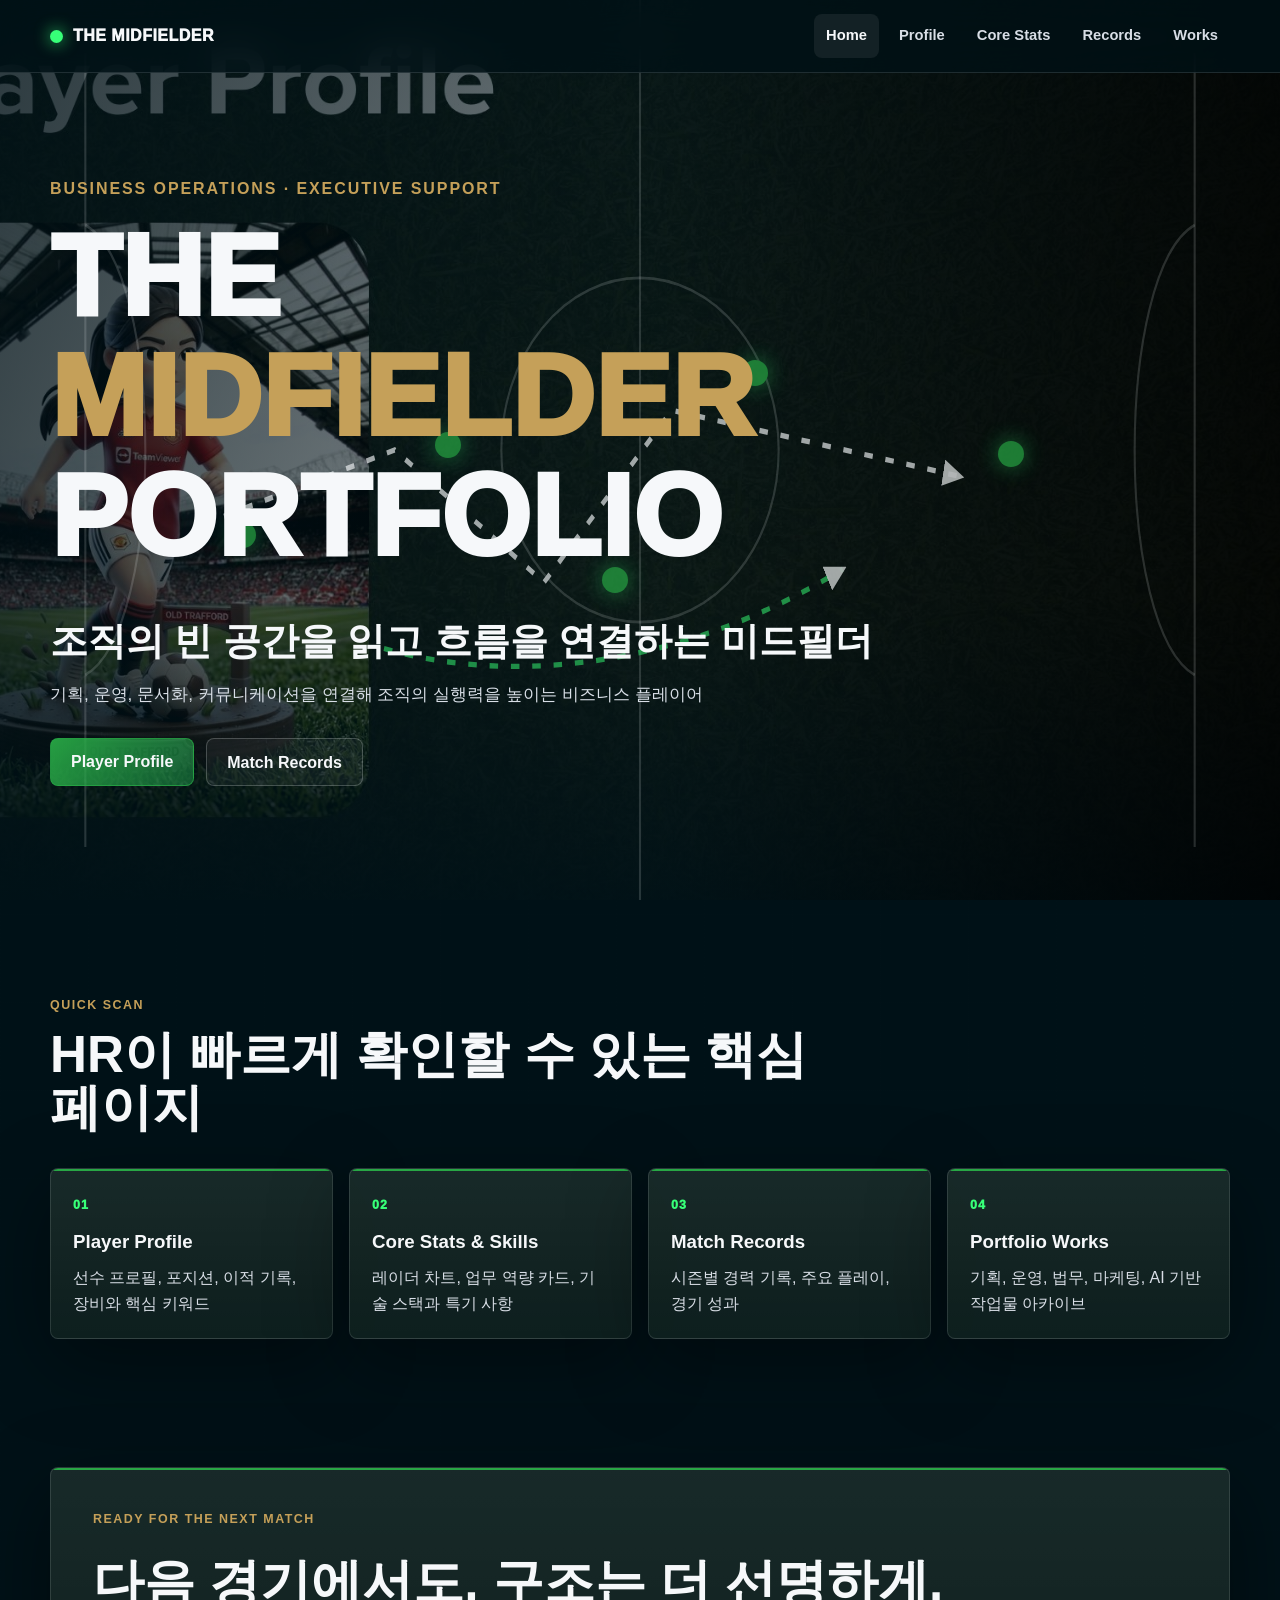
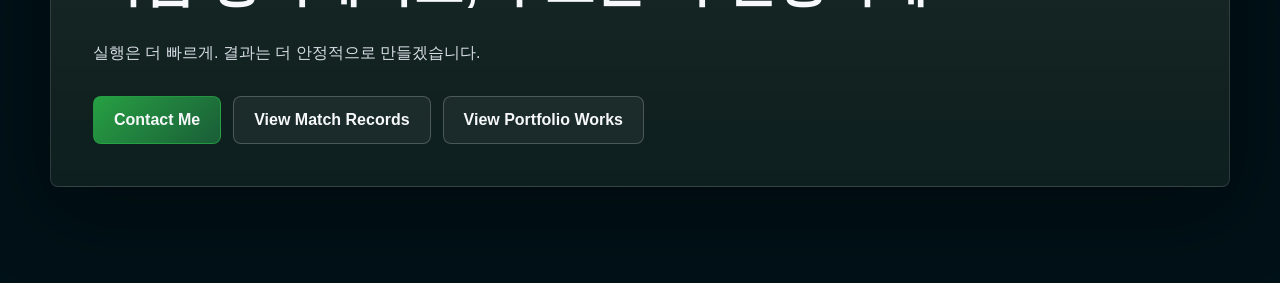
==== commit c985a96a: "Add files via upload" ====
--- a/index.html
+++ b/index.html
@@ -3,312 +3,120 @@
 <head>
   <meta charset="UTF-8">
   <meta name="viewport" content="width=device-width, initial-scale=1.0">
-  <title>Business Midfielder Portfolio</title>
-  <meta name="description" content="경영지원, 대표실 보좌, 운영지원 포지션을 위한 Business Midfielder 포트폴리오">
-  <link rel="stylesheet" href="style.css">
+  <title>The Midfielder Portfolio | 배지은</title>
+  <meta name="description" content="조직의 빈 공간을 읽고 흐름을 연결하는 비즈니스 미드필더 포트폴리오">
+  <link rel="stylesheet" href="assets/css/style.css">
 </head>
 <body>
-  <!-- Site Navigation -->
+  <!-- Global Navigation -->
   <header class="site-header">
-    <nav class="nav" aria-label="Primary navigation">
-      <a class="brand" href="#hero" aria-label="Business Midfielder home">
-        <span class="brand-mark"></span>
-        <span>Business Midfielder</span>
+    <nav class="site-nav">
+      <a class="brand" href="index.html" aria-label="The Midfielder Portfolio home">
+        <span class="brand-dot"></span>
+        <span>THE MIDFIELDER</span>
       </a>
       <button class="nav-toggle" type="button" aria-label="메뉴 열기" aria-expanded="false">
-        <span></span>
-        <span></span>
-        <span></span>
+        <span></span><span></span><span></span>
       </button>
       <div class="nav-links">
-        <a href="#profile">Profile</a>
-        <a href="#abilities">Abilities</a>
-        <a href="#records">Records</a>
-        <a href="#playbook">Playbook</a>
-        <a href="#evidence">Evidence</a>
-        <a href="#contact">Contact</a>
+        <a class="active" href="index.html">Home</a>
+        <a href="profile.html">Profile</a>
+        <a href="profile.html#stats">Core Stats</a>
+        <a href="records.html">Records</a>
+        <a href="works.html">Works</a>
       </div>
     </nav>
   </header>
 
   <main>
     <!-- Hero Section -->
-    <section class="hero section" id="hero">
-      <div class="pitch-pattern" aria-hidden="true"></div>
-      <div class="container hero-grid">
-        <div class="hero-content reveal">
-          <div class="kpi-row" aria-label="핵심 요약">
-            <a class="kpi-card accent-green" href="#profile">
-              <span>역할</span>
-              <strong>비즈니스 미드필더</strong>
-              <small>조직의 빈 공간을 메우는 실무형 운영 파트너</small>
-            </a>
-            <a class="kpi-card accent-blue" href="#abilities">
-              <span>핵심 역량</span>
-              <strong>6개 지표 특화</strong>
-              <small>상황 판단 · 전달력 · 구조화 · 커버리지 · 대응력 · 검수</small>
-            </a>
-            <a class="kpi-card accent-gold" href="#records">
-              <span>프로젝트 기록</span>
-              <strong>8개 경기 완수</strong>
-              <small>법무 · 시스템 · QA · 콘텐츠 · 운영 · 협업 · 계약 · AI</small>
-            </a>
-          </div>
+    <section class="home-hero">
+      <div class="hero-bg" aria-hidden="true"></div>
+      <div class="hero-overlay" aria-hidden="true"></div>
+      <div class="tactic-layer" aria-hidden="true">
+        <svg viewBox="0 0 1200 680" preserveAspectRatio="none">
+          <defs>
+            <marker id="arrow" viewBox="0 0 10 10" refX="8" refY="5" markerWidth="5" markerHeight="5" orient="auto-start-reverse">
+              <path d="M 0 0 L 10 5 L 0 10 z" fill="rgba(246,248,250,0.9)"></path>
+            </marker>
+          </defs>
+          <path class="field-line" d="M80 40V640M1120 40V640M600 0V680"></path>
+          <circle class="field-line" cx="600" cy="340" r="130"></circle>
+          <path class="field-line" d="M80 170c75 35 75 305 0 340M1120 170c-75 35-75 305 0 340"></path>
+          <path class="route route-1" d="M210 390 L370 340 L510 440 L630 310 L900 360"></path>
+          <path class="route route-2" d="M360 490 C490 520 650 500 790 430"></path>
+        </svg>
+        <span class="tactic-dot dot-1"></span>
+        <span class="tactic-dot dot-2"></span>
+        <span class="tactic-dot dot-3"></span>
+        <span class="tactic-dot dot-4"></span>
+        <span class="tactic-dot dot-5"></span>
+      </div>
 
-          <p class="eyebrow">Executive Support · Business Operations</p>
-          <h1>Business Midfielder</h1>
-          <p class="hero-lead">흐름을 읽고, 빈 공간을 메우고, 팀을 전진시킵니다.</p>
-          <p class="hero-copy">
-            콘텐츠, 행사, 계약, 일정, 개발 요청, 협업툴, AI 제작까지.
-            필요한 위치를 빠르게 파악하고, 흩어진 업무를 실행 가능한 구조로 바꾸는 실무형 비즈니스 미드필더입니다.
-          </p>
-          <div class="hero-actions">
-            <a class="btn primary" href="#records">View Match Records</a>
-            <a class="btn secondary" href="#playbook">See Playbook</a>
-            <a class="btn ghost" href="#contact">Contact Me</a>
-          </div>
-        </div>
-
-        <div class="tactical-board reveal" aria-label="업무 흐름 전술판">
-          <svg viewBox="0 0 420 520" role="img" aria-labelledby="board-title board-desc">
-            <title id="board-title">Business midfielder tactical board</title>
-            <desc id="board-desc">업무 영역을 연결하는 전술판 형태의 라인 그래픽</desc>
-            <rect class="pitch-frame" x="36" y="34" width="348" height="452" rx="24"></rect>
-            <line class="pitch-line" x1="36" y1="260" x2="384" y2="260"></line>
-            <circle class="pitch-line" cx="210" cy="260" r="64"></circle>
-            <rect class="pitch-line" x="124" y="34" width="172" height="82" rx="14"></rect>
-            <rect class="pitch-line" x="124" y="404" width="172" height="82" rx="14"></rect>
-            <path class="route route-a" d="M118 366 C164 318, 162 216, 210 260 C260 306, 290 210, 310 148"></path>
-            <path class="route route-b" d="M112 166 C166 214, 224 174, 210 260 C196 350, 276 356, 318 374"></path>
-            <path class="route route-c" d="M210 260 C188 226, 230 198, 268 236 C304 272, 274 318, 210 260"></path>
-            <g class="node-group">
-              <circle class="node green" cx="210" cy="260" r="12"></circle>
-              <circle class="node blue" cx="112" cy="166" r="8"></circle>
-              <circle class="node gold" cx="310" cy="148" r="8"></circle>
-              <circle class="node blue" cx="118" cy="366" r="8"></circle>
-              <circle class="node green" cx="318" cy="374" r="8"></circle>
-              <circle class="node gold" cx="268" cy="236" r="7"></circle>
-            </g>
-          </svg>
-          <div class="board-note">
-            <span>Flow Map</span>
-            <strong>정보 · 사람 · 실행 항목을 연결</strong>
-          </div>
-        </div>
-      </div>
-      <a class="scroll-cue" href="#profile">Scroll to explore</a>
-    </section>
-
-    <!-- Player Profile Section -->
-    <section class="section" id="profile">
-      <div class="container two-column">
-        <div class="section-heading reveal">
-          <p class="eyebrow">Player Profile</p>
-          <h2>조직이 지금 필요로 하는 위치를 먼저 봅니다.</h2>
-        </div>
-        <div class="profile-card reveal">
-          <p>
-            저는 직무의 경계보다 조직이 지금 필요로 하는 위치를 먼저 봅니다.
-            법무법인에서는 치명적인 기일 누락을 크로스체크로 발견했고, 스타트업에서는 콘텐츠 제작, 행사 운영, 계약·MOU 관리, 개발 요청 문서화, 노션·Slack 기반 협업 구조 개선까지 수행했습니다.
-          </p>
-          <p>
-            흩어진 업무를 정리하고, 필요한 사람과 정보를 연결하며, 실행 가능한 구조로 만드는 데 강점이 있습니다.
-          </p>
-          <blockquote>흩어진 업무를 구조화해 실행으로 연결하는 사람.</blockquote>
-          <p>
-            축구로 치면 박스 투 박스 미드필더처럼, 필요한 위치로 움직이며 팀의 흐름이 끊기지 않도록 연결합니다.
-            비유는 기억을 돕는 장치이고, 핵심은 실제 업무를 안정적으로 정리하고 실행하는 역량입니다.
-          </p>
+      <div class="home-hero-content">
+        <p class="hero-kicker reveal">Business Operations · Executive Support</p>
+        <h1 class="hero-title" aria-label="THE MIDFIELDER PORTFOLIO">
+          <span class="title-line reveal-word">THE <em>MIDFIELDER</em></span>
+          <span class="title-line reveal-word delay-1">PORTFOLIO</span>
+        </h1>
+        <p class="hero-headline reveal delay-2">조직의 빈 공간을 읽고 흐름을 연결하는 미드필더</p>
+        <p class="hero-copy reveal delay-3">
+          기획, 운영, 문서화, 커뮤니케이션을 연결해 조직의 실행력을 높이는 비즈니스 플레이어
+        </p>
+        <div class="hero-actions reveal delay-4">
+          <a class="btn btn-primary" href="profile.html">Player Profile</a>
+          <a class="btn btn-ghost" href="records.html">Match Records</a>
         </div>
       </div>
     </section>
 
-    <!-- Key Abilities Section -->
-    <section class="section" id="abilities">
+    <!-- Preview Cards -->
+    <section class="section preview-section">
       <div class="container">
-        <div class="section-top reveal">
-          <div>
-            <p class="eyebrow">Key Abilities</p>
-            <h2>6개 지표로 보는 운영형 미드필더 역량</h2>
-          </div>
-          <div class="view-toggle" role="tablist" aria-label="능력치 보기 방식">
-            <button class="toggle-btn active" type="button" data-view="radar" role="tab" aria-selected="true">Radar View</button>
-            <button class="toggle-btn" type="button" data-view="pitch" role="tab" aria-selected="false">Pitch View</button>
-          </div>
+        <div class="section-heading reveal">
+          <p class="eyebrow">Quick Scan</p>
+          <h2>HR이 빠르게 확인할 수 있는 핵심 페이지</h2>
         </div>
-
-        <div class="ability-visual reveal">
-          <div class="view-panel active" id="radar-view">
-            <div class="radar-wrap">
-              <svg id="radar-chart" viewBox="0 0 520 520" aria-label="6개 핵심 역량 레이더 차트"></svg>
-            </div>
-          </div>
-          <div class="view-panel" id="pitch-view">
-            <div class="mini-pitch" aria-label="업무 커버리지 미니맵">
-              <span class="pitch-badge executive">대표실 / 경영진 보좌</span>
-              <span class="pitch-badge operation">운영 / 총무</span>
-              <span class="pitch-badge docs">문서화 / 계약</span>
-              <span class="pitch-badge content">마케팅 / 콘텐츠</span>
-              <span class="pitch-badge qa">개발 협업 / QA</span>
-              <span class="pitch-badge ai">시스템화 / AI 활용</span>
-              <span class="midfielder-dot">BM</span>
-            </div>
-          </div>
-        </div>
-
-        <div class="ability-grid">
-          <article class="info-card reveal">
+        <div class="preview-grid">
+          <a class="preview-card reveal" href="profile.html">
             <span>01</span>
-            <h3>Game Reading — 상황 판단력</h3>
-            <p>복잡한 요청과 일정 속에서 전체 흐름을 읽고 우선순위를 정리합니다.</p>
-          </article>
-          <article class="info-card reveal">
+            <h3>Player Profile</h3>
+            <p>선수 프로필, 포지션, 이적 기록, 장비와 핵심 키워드</p>
+          </a>
+          <a class="preview-card reveal" href="profile.html#stats">
             <span>02</span>
-            <h3>Passing Accuracy — 명확한 전달력</h3>
-            <p>임원, 거래처, 개발자, 협력사 사이에서 오해 없이 전달되는 문서와 메시지를 만듭니다.</p>
-          </article>
-          <article class="info-card reveal">
+            <h3>Core Stats & Skills</h3>
+            <p>레이더 차트, 업무 역량 카드, 기술 스택과 특기 사항</p>
+          </a>
+          <a class="preview-card reveal" href="records.html">
             <span>03</span>
-            <h3>Box-to-Box Coverage — 업무 커버리지</h3>
-            <p>콘텐츠, 행사, 계약, 일정, 총무, 개발 요청까지 폭넓게 대응합니다.</p>
-          </article>
-          <article class="info-card reveal">
+            <h3>Match Records</h3>
+            <p>시즌별 경력 기록, 주요 플레이, 경기 성과</p>
+          </a>
+          <a class="preview-card reveal" href="works.html">
             <span>04</span>
-            <h3>Build-up — 구조화 능력</h3>
-            <p>흩어진 자료와 구두 요청을 제안서, 체크리스트, 노션 템플릿으로 정리합니다.</p>
-          </article>
-          <article class="info-card reveal">
-            <span>05</span>
-            <h3>Press Resistance — 변수 대응력</h3>
-            <p>급한 일정, 누락 위험, 외부 요청 속에서도 침착하게 우선순위를 잡고 대응합니다.</p>
-          </article>
-          <article class="info-card reveal">
-            <span>06</span>
-            <h3>Finishing Support — 마무리와 검수</h3>
-            <p>실행 후 확인, 피드백 정리, 개선안 도출까지 놓치지 않습니다.</p>
-          </article>
+            <h3>Portfolio Works</h3>
+            <p>기획, 운영, 법무, 마케팅, AI 기반 작업물 아카이브</p>
+          </a>
         </div>
       </div>
     </section>
 
-    <!-- Match Records Section -->
-    <section class="section" id="records">
-      <div class="container">
-        <div class="section-top reveal">
-          <div>
-            <p class="eyebrow">8개 경기 완수</p>
-            <h2>Match Records</h2>
-          </div>
-          <p class="section-summary">실제 업무에서 문제를 발견하고, 흐름을 정리하고, 실행 가능한 구조로 전환한 주요 프로젝트 기록입니다.</p>
+    <!-- CTA Section -->
+    <section class="section final-cta">
+      <div class="container cta-card reveal">
+        <p class="eyebrow">Ready for the Next Match</p>
+        <h2>다음 경기에서도, 구조는 더 선명하게.</h2>
+        <p>실행은 더 빠르게. 결과는 더 안정적으로 만들겠습니다.</p>
+        <div class="cta-actions">
+          <a class="btn btn-primary" href="mailto:your-email@example.com">Contact Me</a>
+          <a class="btn btn-ghost" href="records.html">View Match Records</a>
+          <a class="btn btn-ghost" href="works.html">View Portfolio Works</a>
         </div>
-        <div class="records-list" id="records-list"></div>
-      </div>
-    </section>
-
-    <!-- Playbook Section -->
-    <section class="section" id="playbook">
-      <div class="container">
-        <div class="section-heading centered reveal">
-          <p class="eyebrow">My Playbook</p>
-          <h2>흐름을 읽고 구조를 만든 뒤 실행으로 연결합니다.</h2>
-          <p>제가 업무를 처리하는 방식은 단순히 일을 받아서 처리하는 것이 아니라, 흐름을 읽고 구조를 만든 뒤 실행 가능하도록 연결하는 과정입니다.</p>
-        </div>
-        <div class="playbook-line reveal" aria-label="5단계 업무 프로세스">
-          <article class="step-card">
-            <span>01</span>
-            <h3>Read the Field</h3>
-            <p>상황, 이해관계자, 목적, 우선순위를 파악합니다.</p>
-          </article>
-          <article class="step-card">
-            <span>02</span>
-            <h3>Connect the Pass</h3>
-            <p>필요한 사람, 정보, 문서를 연결합니다.</p>
-          </article>
-          <article class="step-card">
-            <span>03</span>
-            <h3>Build the Structure</h3>
-            <p>구두 요청과 흩어진 자료를 제안서, 체크리스트, 노션 템플릿, 운영 문서로 구조화합니다.</p>
-          </article>
-          <article class="step-card">
-            <span>04</span>
-            <h3>Move to Execution</h3>
-            <p>일정, 담당자, 실행 항목, 검수 기준을 정리합니다.</p>
-          </article>
-          <article class="step-card">
-            <span>05</span>
-            <h3>Review & Improve</h3>
-            <p>결과를 확인하고, 반복 가능한 템플릿과 개선 포인트를 남깁니다.</p>
-          </article>
-        </div>
-      </div>
-    </section>
-
-    <!-- Evidence Section -->
-    <section class="section" id="evidence">
-      <div class="container">
-        <div class="section-top reveal">
-          <div>
-            <p class="eyebrow">Evidence</p>
-            <h2>말보다 결과물로 증명합니다.</h2>
-          </div>
-          <p class="section-summary">실제 업무에서 만든 체크리스트, 노션 템플릿, 협업 구조, 콘텐츠 자료를 통해 역량을 보여줍니다.</p>
-        </div>
-        <div class="evidence-grid" id="evidence-grid"></div>
-      </div>
-    </section>
-
-    <!-- Tools & Equipment Section -->
-    <section class="section" id="tools">
-      <div class="container">
-        <div class="section-heading reveal">
-          <p class="eyebrow">Tools & Equipment</p>
-          <h2>업무를 전진시키는 도구와 실행 역량</h2>
-        </div>
-        <div class="tool-cloud reveal" aria-label="도구와 역량 태그">
-          <span>Executive Support</span>
-          <span>Business Documentation</span>
-          <span>Legal Schedule Management</span>
-          <span>Contract / MOU Drafting</span>
-          <span>Event Operation</span>
-          <span>Content Production</span>
-          <span>Blog / SNS Operation</span>
-          <span>Notion</span>
-          <span>Slack</span>
-          <span>Google Workspace</span>
-          <span>QA Documentation</span>
-          <span>ChatGPT Workflow</span>
-          <span>Codex Prompting</span>
-          <span>AI Coding Agent</span>
-          <span>Prompt Direction</span>
-          <span>Client Communication</span>
-        </div>
-      </div>
-    </section>
-
-    <!-- Contact Section -->
-    <section class="section contact-section" id="contact">
-      <div class="container contact-card reveal">
-        <p class="eyebrow">Contact</p>
-        <h2>Ready for the Next Match?</h2>
-        <p>복잡한 업무를 정리하고, 필요한 사람과 정보를 연결하며, 실행 가능한 구조로 만드는 일을 합니다.</p>
-        <p class="muted">경영지원, 대표실 보좌, 운영지원, 비서 직무에서 조직의 흐름을 더 빠르고 명확하게 만드는 역할을 하고 싶습니다.</p>
-        <a class="btn primary" href="mailto:your-email@example.com">Contact Me</a>
-        <div class="email-placeholder">your-email@example.com</div>
       </div>
     </section>
   </main>
 
-  <!-- Evidence Modal -->
-  <div class="modal" id="evidence-modal" aria-hidden="true" role="dialog" aria-modal="true" aria-labelledby="modal-title">
-    <div class="modal-backdrop" data-close-modal></div>
-    <div class="modal-panel">
-      <button class="modal-close" type="button" aria-label="모달 닫기" data-close-modal>&times;</button>
-      <div class="modal-image" id="modal-image"></div>
-      <h3 id="modal-title"></h3>
-      <p id="modal-desc"></p>
-    </div>
-  </div>
-
-  <script src="script.js"></script>
+  <script src="assets/js/main.js"></script>
 </body>
 </html>
--- a/assets/css/style.css
+++ b/assets/css/style.css
@@ -0,0 +1,1025 @@
+/* Design tokens */
+:root {
+  --bg: #001117;
+  --bg-2: #121212;
+  --panel: rgba(9, 25, 25, 0.84);
+  --card: rgba(12, 31, 29, 0.86);
+  --card-2: rgba(18, 18, 18, 0.86);
+  --green: #28A745;
+  --neon: #37FF78;
+  --gold: #C5A059;
+  --text: #F6F8FA;
+  --subtext: #D8DEE6;
+  --muted: #8E8E93;
+  --line: rgba(246, 248, 250, 0.12);
+  --line-strong: rgba(246, 248, 250, 0.22);
+  --shadow: 0 24px 80px rgba(0, 0, 0, 0.38);
+  --radius: 8px;
+  --max: 1180px;
+}
+
+* {
+  box-sizing: border-box;
+}
+
+html {
+  scroll-behavior: smooth;
+}
+
+body {
+  margin: 0;
+  color: var(--text);
+  background:
+    linear-gradient(rgba(0, 17, 23, 0.94), rgba(0, 17, 23, 0.96)),
+    repeating-linear-gradient(90deg, rgba(255,255,255,0.035) 0 1px, transparent 1px 88px),
+    repeating-linear-gradient(0deg, rgba(255,255,255,0.025) 0 1px, transparent 1px 88px),
+    var(--bg);
+  font-family: "Paperlogy", "Proxima Nova", "Pretendard", "Noto Sans KR", "Apple SD Gothic Neo", "Segoe UI", Arial, sans-serif;
+  line-height: 1.6;
+  letter-spacing: 0;
+}
+
+body::before {
+  content: "";
+  position: fixed;
+  inset: 0;
+  z-index: -1;
+  opacity: 0.22;
+  background:
+    radial-gradient(circle at 18% 12%, rgba(40, 167, 69, 0.28), transparent 26%),
+    radial-gradient(circle at 82% 72%, rgba(197, 160, 89, 0.18), transparent 28%);
+  pointer-events: none;
+}
+
+a {
+  color: inherit;
+  text-decoration: none;
+}
+
+button {
+  font: inherit;
+}
+
+img {
+  display: block;
+  max-width: 100%;
+}
+
+/* Layout */
+.container {
+  width: min(var(--max), calc(100% - 40px));
+  margin: 0 auto;
+}
+
+.section {
+  padding: 96px 0;
+}
+
+.compact-section {
+  padding-top: 42px;
+}
+
+.section-heading {
+  max-width: 760px;
+  margin-bottom: 34px;
+}
+
+.section-heading h2,
+.page-hero h1,
+.home-hero h1 {
+  margin: 0;
+  line-height: 1.04;
+}
+
+.section-heading h2 {
+  font-size: clamp(2rem, 4vw, 3.7rem);
+}
+
+.eyebrow {
+  margin: 0 0 12px;
+  color: var(--gold);
+  font-size: 0.78rem;
+  font-weight: 900;
+  letter-spacing: 0.12em;
+  text-transform: uppercase;
+}
+
+p {
+  color: var(--subtext);
+}
+
+/* Navigation */
+.site-header {
+  position: fixed;
+  z-index: 100;
+  top: 0;
+  left: 0;
+  width: 100%;
+  border-bottom: 1px solid var(--line);
+  background: rgba(0, 17, 23, 0.78);
+  backdrop-filter: blur(18px);
+}
+
+.site-nav {
+  width: min(var(--max), calc(100% - 40px));
+  height: 72px;
+  margin: 0 auto;
+  display: flex;
+  align-items: center;
+  justify-content: space-between;
+}
+
+.brand {
+  display: inline-flex;
+  align-items: center;
+  gap: 10px;
+  font-weight: 950;
+  letter-spacing: 0.03em;
+}
+
+.brand-dot {
+  width: 13px;
+  height: 13px;
+  border-radius: 50%;
+  background: var(--neon);
+  box-shadow: 0 0 16px rgba(55, 255, 120, 0.85);
+}
+
+.nav-links {
+  display: flex;
+  gap: 8px;
+}
+
+.nav-links a {
+  padding: 10px 12px;
+  border-radius: var(--radius);
+  color: var(--subtext);
+  font-size: 0.92rem;
+  font-weight: 800;
+  transition: background 0.25s ease, color 0.25s ease;
+}
+
+.nav-links a:hover,
+.nav-links a.active {
+  color: var(--text);
+  background: rgba(255,255,255,0.07);
+}
+
+.nav-toggle {
+  display: none;
+  width: 42px;
+  height: 42px;
+  border: 1px solid var(--line);
+  border-radius: var(--radius);
+  background: rgba(255,255,255,0.04);
+  cursor: pointer;
+}
+
+.nav-toggle span {
+  display: block;
+  width: 18px;
+  height: 2px;
+  margin: 5px auto;
+  background: var(--text);
+}
+
+/* Home hero */
+.home-hero {
+  position: relative;
+  min-height: 100vh;
+  display: grid;
+  align-items: center;
+  overflow: hidden;
+  padding: 118px 0 72px;
+}
+
+.hero-bg,
+.hero-overlay,
+.tactic-layer {
+  position: absolute;
+  inset: 0;
+}
+
+.hero-bg {
+  background-image: url("../images/hero-midfielder.jpg");
+  background-size: cover;
+  background-position: center;
+  filter: saturate(0.85) contrast(1.08);
+  transform: scale(1.02);
+}
+
+.hero-overlay {
+  background:
+    linear-gradient(90deg, rgba(0,17,23,0.74), rgba(0,17,23,0.42) 52%, rgba(0,0,0,0.76)),
+    linear-gradient(0deg, rgba(0,17,23,0.86), transparent 34%, rgba(0,17,23,0.34));
+}
+
+.tactic-layer {
+  z-index: 1;
+  opacity: 0.72;
+}
+
+.tactic-layer svg {
+  width: 100%;
+  height: 100%;
+}
+
+.field-line {
+  fill: none;
+  stroke: rgba(246,248,250,0.22);
+  stroke-width: 2;
+}
+
+.route {
+  fill: none;
+  stroke: rgba(246,248,250,0.9);
+  stroke-width: 4;
+  stroke-dasharray: 8 12;
+  marker-end: url("#arrow");
+  stroke-dashoffset: 560;
+  animation: drawRoute 1.8s ease forwards;
+}
+
+.route-2 {
+  stroke: rgba(55,255,120,0.72);
+  animation-delay: 0.35s;
+}
+
+.tactic-dot {
+  position: absolute;
+  width: 26px;
+  height: 26px;
+  border-radius: 50%;
+  background: var(--green);
+  box-shadow: 0 0 22px rgba(55,255,120,0.55);
+  opacity: 0;
+  transform: scale(0.65);
+  animation: popDot 0.42s ease forwards;
+}
+
+.dot-1 { left: 18%; top: 58%; animation-delay: 0.55s; }
+.dot-2 { left: 34%; top: 48%; animation-delay: 0.75s; }
+.dot-3 { left: 47%; top: 63%; animation-delay: 0.95s; }
+.dot-4 { left: 58%; top: 40%; animation-delay: 1.15s; }
+.dot-5 { left: 78%; top: 49%; animation-delay: 1.35s; }
+
+.home-hero-content {
+  position: relative;
+  z-index: 2;
+  width: min(var(--max), calc(100% - 40px));
+  margin: 0 auto;
+}
+
+.hero-kicker {
+  color: var(--gold);
+  font-weight: 900;
+  letter-spacing: 0.12em;
+  text-transform: uppercase;
+}
+
+.hero-title {
+  max-width: 960px;
+  font-size: clamp(3.8rem, 9vw, 8.6rem);
+  font-weight: 950;
+  letter-spacing: 0;
+  text-transform: uppercase;
+}
+
+.title-line {
+  display: block;
+}
+
+.title-line em {
+  color: var(--gold);
+  font-style: normal;
+}
+
+.hero-headline {
+  max-width: 920px;
+  margin: 34px 0 10px;
+  color: var(--text);
+  font-size: clamp(1.45rem, 3vw, 2.35rem);
+  font-weight: 950;
+}
+
+.hero-copy {
+  max-width: 760px;
+  margin: 0;
+  color: var(--subtext);
+  font-size: 1.08rem;
+}
+
+.hero-actions,
+.cta-actions {
+  display: flex;
+  flex-wrap: wrap;
+  gap: 12px;
+  margin-top: 30px;
+}
+
+.btn {
+  display: inline-flex;
+  align-items: center;
+  justify-content: center;
+  min-height: 48px;
+  padding: 0 20px;
+  border: 1px solid var(--line-strong);
+  border-radius: var(--radius);
+  color: var(--text);
+  font-weight: 900;
+  transition: transform 0.25s ease, border-color 0.25s ease, background 0.25s ease;
+}
+
+.btn:hover {
+  transform: translateY(-2px);
+}
+
+.btn-primary {
+  border-color: rgba(40, 167, 69, 0.72);
+  background: linear-gradient(135deg, rgba(40,167,69,0.95), rgba(55,255,120,0.28));
+}
+
+.btn-ghost {
+  background: rgba(255,255,255,0.05);
+}
+
+/* Cards */
+.preview-grid,
+.skill-card-grid,
+.result-grid,
+.style-grid,
+.works-grid,
+.signature-grid {
+  display: grid;
+  gap: 16px;
+}
+
+.preview-grid {
+  grid-template-columns: repeat(4, 1fr);
+}
+
+.preview-card,
+.profile-panel,
+.player-image-card,
+.info-block,
+.radar-card,
+.stat-card,
+.skills-strip,
+.signature-card,
+.style-card,
+.season-card,
+.performance-panel,
+.result-card,
+.work-card,
+.cta-card {
+  position: relative;
+  border: 1px solid var(--line);
+  border-radius: var(--radius);
+  background: linear-gradient(180deg, rgba(255,255,255,0.06), rgba(255,255,255,0.01)), var(--card);
+  box-shadow: var(--shadow);
+  overflow: hidden;
+}
+
+.preview-card::before,
+.profile-panel::before,
+.info-block::before,
+.stat-card::before,
+.style-card::before,
+.season-card::before,
+.work-card::before,
+.cta-card::before {
+  content: "";
+  position: absolute;
+  top: 0;
+  left: 0;
+  width: 100%;
+  height: 2px;
+  background: var(--green);
+}
+
+.preview-card,
+.stat-card,
+.style-card,
+.season-card,
+.work-card,
+.signature-card {
+  padding: 22px;
+  transition: transform 0.25s ease, border-color 0.25s ease, background 0.25s ease;
+}
+
+.preview-card:hover,
+.stat-card:hover,
+.style-card:hover,
+.season-card:hover,
+.work-card:hover,
+.signature-card:hover {
+  transform: translateY(-4px);
+  border-color: rgba(55,255,120,0.38);
+  background: linear-gradient(180deg, rgba(255,255,255,0.08), rgba(255,255,255,0.02)), var(--card);
+}
+
+.preview-card span,
+.season-card span,
+.result-card span,
+.work-category {
+  color: var(--neon);
+  font-size: 0.78rem;
+  font-weight: 950;
+  letter-spacing: 0.08em;
+}
+
+.preview-card h3,
+.stat-card h3,
+.style-card h3,
+.result-card h3,
+.work-card h2 {
+  margin: 10px 0 8px;
+}
+
+.preview-card p,
+.stat-card p,
+.style-card p,
+.result-card p,
+.work-card dd {
+  margin: 0;
+  color: var(--subtext);
+}
+
+/* Page hero */
+.page-hero {
+  position: relative;
+  padding: 148px 0 76px;
+  border-bottom: 1px solid var(--line);
+  background:
+    linear-gradient(rgba(0,17,23,0.72), rgba(0,17,23,0.9)),
+    url("../images/hero-midfielder.jpg") center / cover;
+}
+
+.profile-hero {
+  background:
+    linear-gradient(90deg, rgba(0,17,23,0.84), rgba(0,17,23,0.66)),
+    url("../images/hero-midfielder.png") center / cover;
+}
+
+.page-hero h1 {
+  font-size: clamp(3.4rem, 8vw, 7.2rem);
+  font-weight: 950;
+}
+
+/* Profile */
+.profile-layout {
+  display: grid;
+  grid-template-columns: 0.78fr 1.22fr;
+  gap: 28px;
+  align-items: start;
+}
+
+.player-image-card {
+  min-height: 620px;
+  background: rgba(255,255,255,0.04);
+}
+
+.player-image-card img {
+  width: 100%;
+  height: 620px;
+  object-fit: cover;
+}
+
+.image-caption {
+  position: absolute;
+  left: 18px;
+  right: 18px;
+  bottom: 18px;
+  padding: 16px;
+  border: 1px solid var(--line);
+  border-radius: var(--radius);
+  background: rgba(0, 17, 23, 0.78);
+}
+
+.image-caption span,
+.data-grid span,
+.timeline-list span {
+  display: block;
+  color: var(--muted);
+  font-size: 0.82rem;
+  font-weight: 800;
+}
+
+.image-caption strong {
+  color: var(--gold);
+  font-size: 1.3rem;
+}
+
+.profile-panel {
+  padding: 26px;
+}
+
+.card-title-row {
+  display: flex;
+  justify-content: space-between;
+  gap: 16px;
+  align-items: center;
+}
+
+.status-chip {
+  padding: 6px 10px;
+  border: 1px solid rgba(55,255,120,0.34);
+  border-radius: 999px;
+  color: var(--neon);
+  font-size: 0.78rem;
+  font-weight: 900;
+}
+
+.data-grid {
+  display: grid;
+  grid-template-columns: repeat(2, 1fr);
+  gap: 12px;
+  margin: 18px 0;
+}
+
+.data-grid div,
+.summary-card,
+.timeline-list div {
+  border: 1px solid var(--line);
+  border-radius: var(--radius);
+  background: rgba(255,255,255,0.035);
+}
+
+.data-grid div {
+  padding: 15px;
+}
+
+.data-grid .wide {
+  grid-column: 1 / -1;
+}
+
+.data-grid strong {
+  font-size: 1.05rem;
+}
+
+.summary-card {
+  padding: 20px;
+  margin-top: 14px;
+}
+
+.summary-card.gold {
+  border-color: rgba(197,160,89,0.32);
+}
+
+.summary-card h2,
+.info-block h2,
+.performance-panel h2 {
+  margin: 0 0 12px;
+}
+
+.summary-card p {
+  margin: 0;
+}
+
+.clean-list {
+  padding-left: 18px;
+  margin: 0;
+  color: var(--subtext);
+}
+
+.clean-list li + li {
+  margin-top: 8px;
+}
+
+.three-stack {
+  display: grid;
+  grid-template-columns: 1.1fr 0.9fr 1fr;
+  gap: 16px;
+}
+
+.info-block {
+  padding: 24px;
+}
+
+.timeline-list {
+  display: grid;
+  gap: 10px;
+}
+
+.timeline-list div {
+  padding: 13px;
+}
+
+.pill-list,
+.keyword-row,
+.performance-list {
+  display: flex;
+  flex-wrap: wrap;
+  gap: 10px;
+}
+
+.pill-list span,
+.keyword-row span,
+.performance-list span {
+  display: inline-flex;
+  align-items: center;
+  min-height: 34px;
+  padding: 7px 11px;
+  border: 1px solid var(--line);
+  border-radius: 999px;
+  color: var(--subtext);
+  background: rgba(255,255,255,0.04);
+  font-size: 0.9rem;
+  font-weight: 800;
+}
+
+.keyword-row {
+  margin-top: 16px;
+  padding: 20px;
+  border: 1px solid rgba(197,160,89,0.24);
+  border-radius: var(--radius);
+  background: rgba(197,160,89,0.07);
+}
+
+/* Stats */
+.stats-layout {
+  display: grid;
+  grid-template-columns: 0.9fr 1.1fr;
+  gap: 18px;
+  align-items: stretch;
+}
+
+.radar-card {
+  display: grid;
+  place-items: center;
+  min-height: 470px;
+  padding: 20px;
+}
+
+#radar-chart {
+  width: min(520px, 100%);
+}
+
+#radar-chart text {
+  fill: var(--subtext);
+  font-size: 14px;
+  font-weight: 900;
+}
+
+.radar-grid {
+  fill: none;
+  stroke: rgba(246,248,250,0.14);
+}
+
+.radar-axis {
+  stroke: rgba(246,248,250,0.16);
+}
+
+.radar-shape {
+  fill: rgba(40,167,69,0.28);
+  stroke: var(--neon);
+  stroke-width: 2.5;
+}
+
+.radar-point {
+  fill: var(--gold);
+  stroke: var(--bg);
+  stroke-width: 2;
+}
+
+.skill-card-grid {
+  grid-template-columns: repeat(2, 1fr);
+}
+
+.skills-strip {
+  margin-top: 18px;
+  padding: 22px;
+}
+
+.signature-grid {
+  grid-template-columns: repeat(4, 1fr);
+  margin-top: 16px;
+}
+
+.signature-card {
+  color: var(--text);
+  font-weight: 950;
+  text-align: center;
+  border-color: rgba(197,160,89,0.24);
+}
+
+.style-grid {
+  grid-template-columns: repeat(3, 1fr);
+}
+
+/* Records */
+.records-layout {
+  display: grid;
+  grid-template-columns: 1fr 360px;
+  gap: 22px;
+  align-items: start;
+}
+
+.season-list {
+  display: grid;
+  gap: 16px;
+}
+
+.season-card h2 {
+  margin: 9px 0 2px;
+  font-size: 1.45rem;
+}
+
+.season-date {
+  margin: 0 0 14px;
+  color: var(--gold);
+  font-weight: 900;
+}
+
+.season-card ul {
+  margin: 0;
+  padding-left: 18px;
+  color: var(--subtext);
+}
+
+.performance-panel {
+  position: sticky;
+  top: 92px;
+  padding: 24px;
+}
+
+.performance-list span {
+  width: 100%;
+  border-color: rgba(55,255,120,0.24);
+}
+
+.result-grid {
+  grid-template-columns: repeat(4, 1fr);
+}
+
+.result-card {
+  padding: 22px;
+  min-height: 168px;
+}
+
+.result-card.green {
+  background: rgba(40,167,69,0.12);
+}
+
+.result-card.blue {
+  background: rgba(47,129,247,0.13);
+}
+
+.result-card.gold {
+  background: rgba(197,160,89,0.14);
+}
+
+/* Works */
+.filter-tabs {
+  display: flex;
+  flex-wrap: wrap;
+  gap: 8px;
+  margin-bottom: 24px;
+}
+
+.filter-btn {
+  min-height: 40px;
+  padding: 0 14px;
+  border: 1px solid var(--line);
+  border-radius: 999px;
+  color: var(--subtext);
+  background: rgba(255,255,255,0.04);
+  cursor: pointer;
+  font-weight: 900;
+  transition: color 0.25s ease, border-color 0.25s ease, background 0.25s ease;
+}
+
+.filter-btn.active,
+.filter-btn:hover {
+  color: var(--text);
+  border-color: rgba(55,255,120,0.5);
+  background: rgba(40,167,69,0.16);
+}
+
+.works-grid {
+  grid-template-columns: repeat(3, 1fr);
+}
+
+.work-card {
+  min-height: 360px;
+}
+
+.work-card dl {
+  display: grid;
+  gap: 12px;
+  margin: 18px 0 22px;
+}
+
+.work-card dt {
+  color: var(--muted);
+  font-size: 0.8rem;
+  font-weight: 900;
+}
+
+.work-card.hidden {
+  display: none;
+}
+
+.text-button {
+  padding: 0;
+  border: 0;
+  color: var(--neon);
+  background: transparent;
+  cursor: pointer;
+  font-weight: 950;
+}
+
+/* CTA */
+.final-cta {
+  padding-top: 32px;
+}
+
+.cta-card {
+  padding: 42px;
+}
+
+.cta-card h2 {
+  margin: 0;
+  font-size: clamp(2rem, 4vw, 4rem);
+}
+
+.cta-card p {
+  max-width: 720px;
+}
+
+/* Motion */
+.reveal,
+.reveal-word {
+  opacity: 0;
+  transform: translateY(18px);
+  transition: opacity 0.4s ease, transform 0.4s ease;
+}
+
+.visible,
+.reveal-word {
+  animation: fadeUp 0.58s ease forwards;
+}
+
+.delay-1 { animation-delay: 0.18s; }
+.delay-2 { animation-delay: 0.34s; }
+.delay-3 { animation-delay: 0.48s; }
+.delay-4 { animation-delay: 0.62s; }
+
+.reveal.visible {
+  opacity: 1;
+  transform: translateY(0);
+}
+
+@keyframes fadeUp {
+  to {
+    opacity: 1;
+    transform: translateY(0);
+  }
+}
+
+@keyframes popDot {
+  to {
+    opacity: 1;
+    transform: scale(1);
+  }
+}
+
+@keyframes drawRoute {
+  to {
+    stroke-dashoffset: 0;
+  }
+}
+
+/* Responsive */
+@media (max-width: 1100px) {
+  .preview-grid,
+  .result-grid,
+  .signature-grid {
+    grid-template-columns: repeat(2, 1fr);
+  }
+
+  .profile-layout,
+  .stats-layout,
+  .records-layout {
+    grid-template-columns: 1fr;
+  }
+
+  .performance-panel {
+    position: relative;
+    top: auto;
+  }
+
+  .three-stack,
+  .works-grid {
+    grid-template-columns: repeat(2, 1fr);
+  }
+}
+
+@media (max-width: 760px) {
+  .container,
+  .site-nav,
+  .home-hero-content {
+    width: min(100% - 28px, var(--max));
+  }
+
+  .section {
+    padding: 72px 0;
+  }
+
+  .site-nav {
+    height: 68px;
+  }
+
+  .nav-toggle {
+    display: block;
+  }
+
+  .nav-links {
+    position: absolute;
+    top: 68px;
+    left: 14px;
+    right: 14px;
+    display: none;
+    flex-direction: column;
+    padding: 12px;
+    border: 1px solid var(--line);
+    border-radius: var(--radius);
+    background: rgba(0, 17, 23, 0.96);
+  }
+
+  .nav-links.open {
+    display: flex;
+  }
+
+  .home-hero {
+    min-height: 86vh;
+  }
+
+  .hero-title {
+    font-size: clamp(3.2rem, 18vw, 5.3rem);
+  }
+
+  .hero-headline {
+    font-size: 1.35rem;
+  }
+
+  .tactic-dot {
+    width: 18px;
+    height: 18px;
+  }
+
+  .page-hero {
+    padding: 120px 0 56px;
+  }
+
+  .preview-grid,
+  .three-stack,
+  .skill-card-grid,
+  .signature-grid,
+  .style-grid,
+  .result-grid,
+  .works-grid {
+    grid-template-columns: 1fr;
+  }
+
+  .player-image-card,
+  .player-image-card img {
+    min-height: 0;
+    height: auto;
+  }
+
+  .data-grid {
+    grid-template-columns: 1fr;
+  }
+
+  .card-title-row {
+    display: block;
+  }
+
+  .status-chip {
+    display: inline-flex;
+    margin-top: 6px;
+  }
+
+  .radar-card {
+    min-height: 360px;
+    padding: 8px;
+  }
+
+  #radar-chart text {
+    font-size: 12px;
+  }
+
+  .cta-card {
+    padding: 28px 20px;
+  }
+}
+
+@media (prefers-reduced-motion: reduce) {
+  *,
+  *::before,
+  *::after {
+    animation-duration: 0.01ms !important;
+    transition-duration: 0.01ms !important;
+  }
+}
